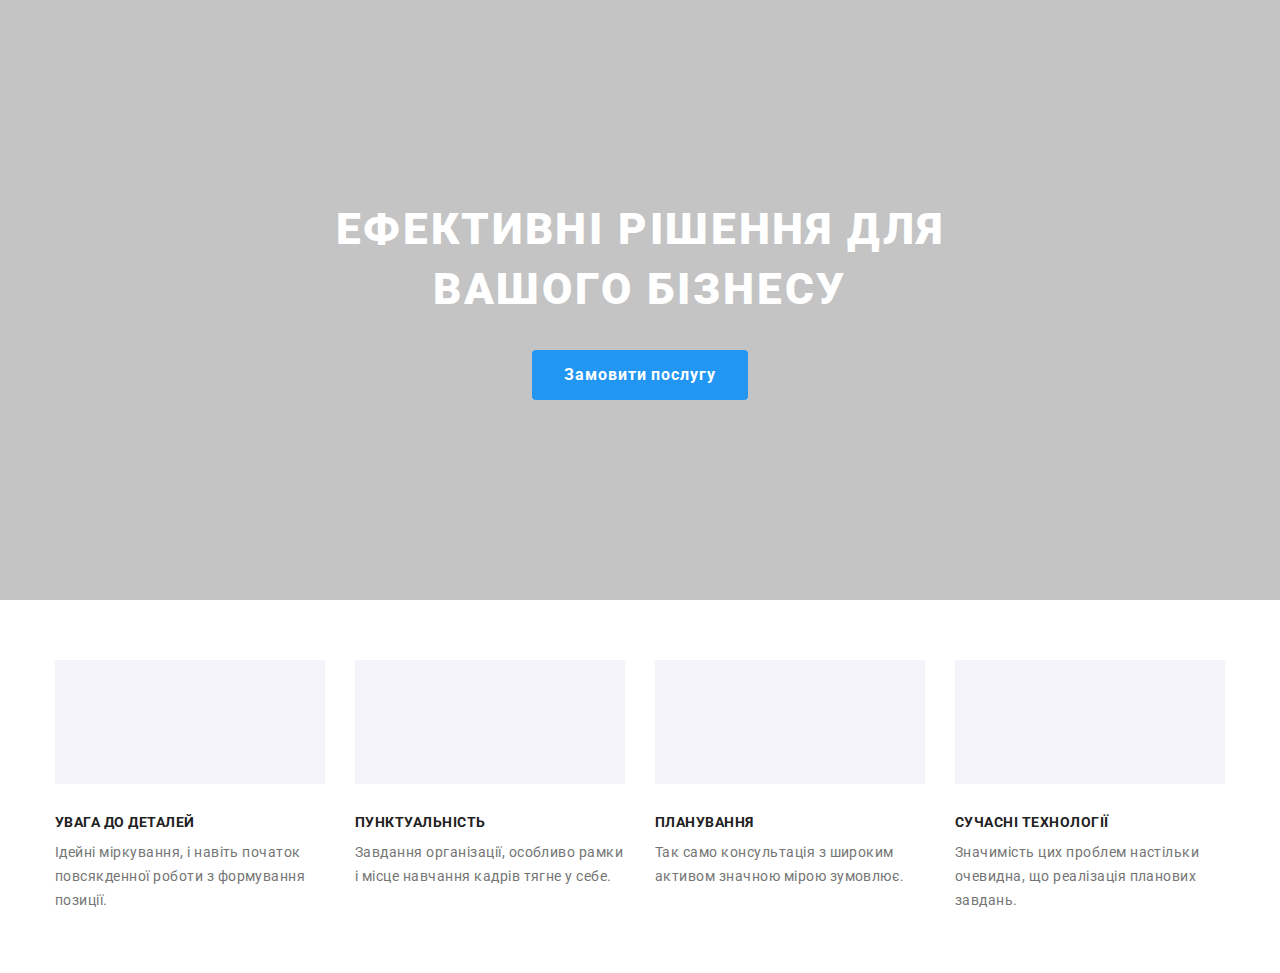
==== index.html @ 571b8817 "section hero and advantages" ====
<!DOCTYPE html>
<html lang="uk">
  <head>
    <meta charset="UTF-8" />
    <meta http-equiv="X-UA-Compatible" content="IE=edge" />
    <meta name="viewport" content="width=device-width, initial-scale=1.0" />

    <link rel="preconnect" href="https://fonts.googleapis.com" />
    <link rel="preconnect" href="https://fonts.gstatic.com" crossorigin />
    <link
      href="https://fonts.googleapis.com/css2?family=Raleway:wght@700&family=Roboto:wght@400;500;700;900&display=swap"
      rel="stylesheet"
    />

    <link rel="stylesheet" href="./css/main.min.css" />

    <title>WebStudio</title>
  </head>

  <body>
    <!-- <header>
      <div class="container header">
        <nav class="header-nav">
          <a class="logo header__logo" href="./index.html"
            ><span class="logo__span">Web</span>Studio</a
          >

          <ul class="header-nav__list">
            <li class="header-nav__item">
              <a class="header-link header-link--current-page" href="./index.html">Студія</a>
            </li>
            <li class="header-nav__item">
              <a class="header-link" href="./portfolio.html">Портфоліо</a>
            </li>
            <li class="header-nav__item"><a class="header-link" href="#">Контакти</a></li>
          </ul>
        </nav>

        <ul class="header-contacts">
          <li class="header-contacts__item">
            <a class="header-link header-link__header-contacts" href="mailto:info@devstudio.com">
              <svg class="header-contacts__icon" aria-hidden="true">
                <use href="./images/icons.svg#icon-envelope"></use>
              </svg>
              info@devstudio.com</a
            >
          </li>
          <li class="header-contacts__item">
            <a class="header-link header-link__header-contacts" href="tel:+380961111111">
              <svg
                class="header-contacts__icon header-contacts__icon--smartfone"
                aria-hidden="true"
              >
                <use href="./images/icons.svg#icon-smartphone"></use>
              </svg>
              +38 096 111 11 11</a
            >
          </li>
        </ul>
      </div>
    </header> -->

    <main>
      <!-- hero -->
      <section class="section hero">
        <div class="container">
          <h1 class="hero__title">Ефективні рішення для вашого бізнесу</h1>
          <button class="hero__button" type="button" data-modal-open>Замовити послугу</button>
        </div>
      </section>

      <!-- advantages -->
      <section class="section advantages">
        <div class="container">
          <h2 class="visually-hidden">Наші переваги</h2>

          <ul class="advantages-grid">
            <li class="advantages-grid__item">
              <div class="advantages__icon-container">
                <svg class="advantages__icon" aria-label="антена">
                  <use href="./images/icons.svg#icon-1-antenna"></use>
                </svg>
              </div>
              <h3 class="advantages__title">УВАГА ДО ДЕТАЛЕЙ</h3>
              <p class="advantages__text">
                Ідейні міркування, і навіть початок повсякденної роботи з формування позиції.
              </p>
            </li>

            <li class="advantages-grid__item">
              <div class="advantages__icon-container">
                <svg class="advantages__icon" aria-label="циферблат">
                  <use href="./images/icons.svg#icon-2-clock"></use>
                </svg>
              </div>
              <h3 class="advantages__title">ПУНКТУАЛЬНІСТЬ</h3>
              <p class="advantages__text">
                Завдання організації, особливо рамки і місце навчання кадрів тягне у себе.
              </p>
            </li>

            <li class="advantages-grid__item">
              <div class="advantages__icon-container">
                <svg class="advantages__icon" aria-label="діаграма">
                  <use href="./images/icons.svg#icon-3-diagram"></use>
                </svg>
              </div>
              <h3 class="advantages__title">ПЛАНУВАННЯ</h3>
              <p class="advantages__text">
                Так само консультація з широким активом значною мірою зумовлює.
              </p>
            </li>

            <li class="advantages-grid__item">
              <div class="advantages__icon-container">
                <svg class="advantages__icon" aria-label="астронавт">
                  <use href="./images/icons.svg#icon-4-astronaut"></use>
                </svg>
              </div>
              <h3 class="advantages__title">СУЧАСНІ ТЕХНОЛОГІЇ</h3>
              <p class="advantages__text">
                Значимість цих проблем настільки очевидна, що реалізація планових завдань.
              </p>
            </li>
          </ul>
        </div>
      </section>

      <!-- specialization -->
      <!-- <section class="section specialization">
        <div class="container">
          <h2 class="section__title">Чим ми займаємося</h2>

          <ul class="specialization-grid">
            <li class="specialization-grid__item">
              <div class="specialization__thumb">
                <img
                  src="./images/specialization/specialization-1.jpg"
                  alt="робота за комп'ютером"
                  width="370"
                  height="294"
                />
                <p class="specialization__caption">Десктопні додатки</p>
              </div>
            </li>

            <li class="specialization-grid__item">
              <div class="specialization__thumb">
                <img
                  src="./images/specialization/specialization-2.jpg"
                  alt="робота за комп'ютером"
                  width="370"
                  height="294"
                />
                <p class="specialization__caption">Мобільні додатки</p>
              </div>
            </li>

            <li class="specialization-grid__item">
              <div class="specialization__thumb">
                <img
                  src="./images/specialization/specialization-3.jpg"
                  alt="робота з кольором"
                  width="370"
                  height="294"
                />
                <p class="specialization__caption">Дизайнерські рішення</p>
              </div>
            </li>
          </ul>
        </div>
      </section> -->

      <!-- team -->
      <!-- <section class="section team">
        <div class="container">
          <h2 class="section__title">Наша команда</h2>

          <ul class="team-grid">
            <li class="team-grid__item">
              <img src="./images/team/team-1.jpg" alt="Ігор Демьяненко" width="270" height="260" />
              <h3 class="team__member-name">Ігор Демьяненко</h3>
              <p class="team__member-position">Product Designer</p>

              <ul class="socials">
                <li class="socials__item">
                  <a href="#" class="socials__link">
                    <svg class="socials__icon" aria-label="instagram">
                      <use href="./images/icons.svg#icon-1-instagram"></use>
                    </svg>
                  </a>
                </li>

                <li class="socials__item">
                  <a href="#" class="socials__link">
                    <svg class="socials__icon" aria-label="twitter">
                      <use href="./images/icons.svg#icon-2-twitter"></use>
                    </svg>
                  </a>
                </li>

                <li class="socials__item">
                  <a href="#" class="socials__link">
                    <svg class="socials__icon" aria-label="facebook">
                      <use href="./images/icons.svg#icon-3-facebook"></use>
                    </svg>
                  </a>
                </li>

                <li class="socials__item">
                  <a href="#" class="socials__link">
                    <svg class="socials__icon" aria-label="linkedin">
                      <use href="./images/icons.svg#icon-4-linkedin"></use>
                    </svg>
                  </a>
                </li>
              </ul>
            </li>

            <li class="team-grid__item">
              <img src="./images/team/team-2.jpg" alt="Ольга Репина" width="270" height="260" />
              <h3 class="team__member-name">Ольга Репина</h3>
              <p class="team__member-position">Frontend Developer</p>

              <ul class="socials">
                <li class="socials__item">
                  <a href="#" class="socials__link">
                    <svg class="socials__icon" aria-label="instagram">
                      <use href="./images/icons.svg#icon-1-instagram"></use>
                    </svg>
                  </a>
                </li>

                <li class="socials__item">
                  <a href="#" class="socials__link">
                    <svg class="socials__icon" aria-label="twitter">
                      <use href="./images/icons.svg#icon-2-twitter"></use>
                    </svg>
                  </a>
                </li>

                <li class="socials__item">
                  <a href="#" class="socials__link">
                    <svg class="socials__icon" aria-label="facebook">
                      <use href="./images/icons.svg#icon-3-facebook"></use>
                    </svg>
                  </a>
                </li>

                <li class="socials__item">
                  <a href="#" class="socials__link">
                    <svg class="socials__icon" aria-label="linkedin">
                      <use href="./images/icons.svg#icon-4-linkedin"></use>
                    </svg>
                  </a>
                </li>
              </ul>
            </li>

            <li class="team-grid__item">
              <img src="./images/team/team-3.jpg" alt="Микола Тарасов" width="270" height="260" />
              <h3 class="team__member-name">Микола Тарасов</h3>
              <p class="team__member-position">Marketing</p>

              <ul class="socials">
                <li class="socials__item">
                  <a href="#" class="socials__link">
                    <svg class="socials__icon" aria-label="instagram">
                      <use href="./images/icons.svg#icon-1-instagram"></use>
                    </svg>
                  </a>
                </li>

                <li class="socials__item">
                  <a href="#" class="socials__link">
                    <svg class="socials__icon" aria-label="twitter">
                      <use href="./images/icons.svg#icon-2-twitter"></use>
                    </svg>
                  </a>
                </li>

                <li class="socials__item">
                  <a href="#" class="socials__link">
                    <svg class="socials__icon" aria-label="facebook">
                      <use href="./images/icons.svg#icon-3-facebook"></use>
                    </svg>
                  </a>
                </li>

                <li class="socials__item">
                  <a href="#" class="socials__link">
                    <svg class="socials__icon" aria-label="linkedin">
                      <use href="./images/icons.svg#icon-4-linkedin"></use>
                    </svg>
                  </a>
                </li>
              </ul>
            </li>

            <li class="team-grid__item">
              <img src="./images/team/team-4.jpg" alt="Михайло Ермаков" width="270" height="260" />
              <h3 class="team__member-name">Михайло Ермаков</h3>
              <p class="team__member-position">UI Designer</p>

              <ul class="socials">
                <li class="socials__item">
                  <a href="#" class="socials__link">
                    <svg class="socials__icon" aria-label="instagram">
                      <use href="./images/icons.svg#icon-1-instagram"></use>
                    </svg>
                  </a>
                </li>

                <li class="socials__item">
                  <a href="#" class="socials__link">
                    <svg class="socials__icon" aria-label="twitter">
                      <use href="./images/icons.svg#icon-2-twitter"></use>
                    </svg>
                  </a>
                </li>

                <li class="socials__item">
                  <a href="#" class="socials__link">
                    <svg class="socials__icon" aria-label="facebook">
                      <use href="./images/icons.svg#icon-3-facebook"></use>
                    </svg>
                  </a>
                </li>

                <li class="socials__item">
                  <a href="#" class="socials__link">
                    <svg class="socials__icon" aria-label="linkedin">
                      <use href="./images/icons.svg#icon-4-linkedin"></use>
                    </svg>
                  </a>
                </li>
              </ul>
            </li>
          </ul>
        </div>
      </section> -->

      <!-- clients -->
      <!-- <section class="section clients">
        <div class="container">
          <h2 class="section__title">Постійні клієнти</h2>

          <ul class="clients-grid">
            <li class="clients-grid__item">
              <a href="#" class="clients__link">
                <svg class="clients__icon" aria-label="перехід на сайт компанії yaco">
                  <use href="./images/icons.svg#icon-1-yaco"></use>
                </svg>
              </a>
            </li>

            <li class="clients-grid__item">
              <a href="#" class="clients__link">
                <svg class="clients__icon" aria-label="перехід на сайт компанії TLH">
                  <use href="./images/icons.svg#icon-2-tlh"></use>
                </svg>
              </a>
            </li>

            <li class="clients-grid__item">
              <a href="#" class="clients__link">
                <svg class="clients__icon" aria-label="перехід на сайт компанії Company">
                  <use href="./images/icons.svg#icon-3-company"></use>
                </svg>
              </a>
            </li>

            <li class="clients-grid__item">
              <a href="#" class="clients__link">
                <svg class="clients__icon" aria-label="перехід на сайт компанії Foster Peter">
                  <use href="./images/icons.svg#icon-4-foster"></use>
                </svg>
              </a>
            </li>

            <li class="clients-grid__item">
              <a href="#" class="clients__link">
                <svg class="clients__icon" aria-label="перехід на сайт компанії Brand">
                  <use href="./images/icons.svg#icon-5-brand"></use>
                </svg>
              </a>
            </li>

            <li class="clients-grid__item">
              <a href="#" class="clients__link">
                <svg class="clients__icon" aria-label="перехід на сайт компанії Tag Line">
                  <use href="./images/icons.svg#icon-6-tlc"></use>
                </svg>
              </a>
            </li>
          </ul>
        </div>
      </section> -->
    </main>

    <!-- <footer class="footer">
      <div class="container footer-flex">
        <div class="footer-contacts__wrapper">
          <a class="logo footer__logo" href="./index.html"
            ><span class="logo__span">Web</span>Studio</a
          >

          <address class="footer-contacts">
            <ul class="footer-contacts__list">
              <li>
                <a
                  class="footer-contacts__link--address"
                  href="https://goo.gl/maps/piqngm7oDQpEDh6u6"
                  target="_blank"
                  rel="noopener nofollow noreferrer"
                  >м. Київ, пр-т Лесі Українки, 26</a
                >
              </li>

              <li class="footer-contacts__item">
                <a class="footer-contacts__link" href="mailto:info@example.com">info@example.com</a>
              </li>

              <li class="footer-contacts__item">
                <a class="footer-contacts__link" href="tel:+380991111111">+38 099 111 11 11</a>
              </li>
            </ul>
          </address>
        </div>

        <div>
          <p class="socials__text">приєднуйтесь</p>
          <ul class="socials">
            <li class="socials__item">
              <a href="#" class="socials__link socials__link--footer">
                <svg class="socials__icon socials__icon--footer" aria-label="instagram">
                  <use href="./images/icons.svg#icon-1-instagram"></use>
                </svg>
              </a>
            </li>

            <li class="socials__item">
              <a href="#" class="socials__link socials__link--footer">
                <svg class="socials__icon socials__icon--footer" aria-label="twitter">
                  <use href="./images/icons.svg#icon-2-twitter"></use>
                </svg>
              </a>
            </li>

            <li class="socials__item">
              <a href="#" class="socials__link socials__link--footer">
                <svg class="socials__icon socials__icon--footer" aria-label="facebook">
                  <use href="./images/icons.svg#icon-3-facebook"></use>
                </svg>
              </a>
            </li>

            <li class="socials__item">
              <a href="#" class="socials__link socials__link--footer">
                <svg class="socials__icon socials__icon--footer" aria-label="linkedin">
                  <use href="./images/icons.svg#icon-4-linkedin"></use>
                </svg>
              </a>
            </li>
          </ul>
        </div>

        <form name="signup-form" class="signup-form">
          <p class="signup-form__caption">Підпишіться на розсилку</p>
          <label>
            <input class="signup-form__input" type="email" name="email" placeholder="E-mail" />
          </label>
          <button class="signup-form__button" type="submit">
            Підписатися
            <svg class="signup-form__button-svg" width="24" height="24">
              <use href="./images/icons.svg#icon-send"></use>
            </svg>
          </button>
        </form>
      </div>
    </footer> -->

    <!-- <div class="backdrop is-hidden" data-modal>
      <div class="modal">
        <button class="modal__button-close" type="button" data-modal-close>
          <svg class="modal__button-close-icon" width="11" height="11">
            <use href="./images/icons.svg#icon-close"></use>
          </svg>
        </button>

        <form class="callback-form">
          <h2 class="callback-form__title">Залиште свої дані, ми вам зателефонуємо</h2>

          <label class="callback-form__input-label" for="name">Ім'я</label>
          <div class="callback-form__input-wrapper">
            <input class="callback-form__input" type="text" name="name" id="name" />
            <svg class="callback-form__input-icon" aria-hidden="true">
              <use href="./images/icons.svg#icon-person"></use>
            </svg>
          </div>

          <label class="callback-form__input-label" for="tel">Телефон</label>
          <div class="callback-form__input-wrapper">
            <input class="callback-form__input" type="tel" name="tel" id="tel" />
            <svg class="callback-form__input-icon" aria-hidden="true">
              <use href="./images/icons.svg#icon-phone"></use>
            </svg>
          </div>

          <label class="callback-form__input-label" for="email">Пошта</label>
          <div class="callback-form__input-wrapper">
            <input class="callback-form__input" type="email" name="email" id="email" />
            <svg class="callback-form__input-icon" aria-hidden="true">
              <use href="./images/icons.svg#icon-email"></use>
            </svg>
          </div>

          <label class="callback-form__input-label" for="comment">Коментар</label>
          <textarea
            class="callback-form__input callback-form__input--textarea-comment"
            name="comment"
            id="comment"
            placeholder="Введіть текст"
          ></textarea>

          <label class="callback-form__user-consent-label">
            <input class="callback-form__input-checkbox" type="checkbox" name="user-consent" />
            <svg class="callback-form__icon-check">
              <use href="./images/icons.svg#icon-check"></use>
            </svg>
            <span>Погоджуюся з розсилкою та приймаю &#160;</span>
            <a class="callback-form__agreement-link" href="">Умови договору</a>
          </label>

          <button type="submit" class="callback-form__button-submit">Відправити</button>
        </form>
      </div>
    </div> -->

    <script src="./js/modal.js"></script>
  </body>
</html>
---- css/main.min.css ----
.visually-hidden{position:absolute;width:1px;height:1px;margin:-1px;border:0;padding:0;white-space:nowrap;-webkit-clip-path:inset(100%);clip-path:inset(100%);clip:rect(0 0 0 0);overflow:hidden}/*! modern-normalize v1.1.0 | MIT License | https://github.com/sindresorhus/modern-normalize */*,::before,::after{-webkit-box-sizing:border-box;box-sizing:border-box}html{line-height:1.15;-webkit-text-size-adjust:100%;-moz-tab-size:4;-o-tab-size:4;tab-size:4}body{margin:0;font-family:system-ui,-apple-system,"Segoe UI",Roboto,Helvetica,Arial,sans-serif,"Apple Color Emoji","Segoe UI Emoji"}hr{height:0;color:inherit}abbr[title]{-webkit-text-decoration:underline dotted;text-decoration:underline dotted}b,strong{font-weight:bolder}code,kbd,samp,pre{font-family:ui-monospace,SFMono-Regular,Consolas,"Liberation Mono",Menlo,monospace;font-size:1em}small{font-size:80%}sub,sup{font-size:75%;line-height:0;position:relative;vertical-align:baseline}sub{bottom:-0.25em}sup{top:-0.5em}table{text-indent:0;border-color:inherit}button,input,optgroup,select,textarea{font-family:inherit;font-size:100%;line-height:1.15;margin:0}button,select{text-transform:none}button,[type=button],[type=reset],[type=submit]{-webkit-appearance:button}::-moz-focus-inner{border-style:none;padding:0}:-moz-focusring{outline:1px dotted ButtonText}:-moz-ui-invalid{box-shadow:none}legend{padding:0}progress{vertical-align:baseline}::-webkit-inner-spin-button,::-webkit-outer-spin-button{height:auto}[type=search]{-webkit-appearance:textfield;outline-offset:-2px}::-webkit-search-decoration{-webkit-appearance:none}::-webkit-file-upload-button{-webkit-appearance:button;font:inherit}summary{display:list-item}html{-webkit-box-sizing:border-box;box-sizing:border-box}*,*::after,*::before{-webkit-box-sizing:inherit;box-sizing:inherit}h1,h2,h3,h4,h5,h6,p{margin-top:0}ul{list-style:none;padding-left:0;margin:0}a{text-decoration:none;color:inherit}img{display:block;max-width:100%;height:auto}address{font-style:normal}body{font-family:"Roboto",sans-serif;font-size:16px;font-weight:400;line-height:1.17;letter-spacing:.03em;color:#212121;background-color:#fff}.container{margin:0 auto;padding:0 15px}@media screen and (min-width: 480px){.container{width:480px}}@media screen and (min-width: 768px){.container{width:768px}}@media screen and (min-width: 1200px){.container{width:1200px}}@media screen and (max-width: 320){.container{overflow:auto}}.section{padding-top:60px;padding-bottom:60px}@media screen and (min-width: 1600px){.section{padding-top:94px;padding-bottom:94px}}.section__title{font-size:36px;font-weight:700;letter-spacing:.03em;text-align:center;margin-bottom:50px}.backdrop{position:fixed;top:0;left:0;width:100%;height:100%;background-color:rgba(0,0,0,.2);opacity:1;-webkit-transform:scale(1);transform:scale(1);-webkit-transition:opacity 250ms cubic-bezier(0.4, 0, 0.2, 1),visibility 250ms cubic-bezier(0.4, 0, 0.2, 1),-webkit-transform 250ms cubic-bezier(0.4, 0, 0.2, 1);transition:opacity 250ms cubic-bezier(0.4, 0, 0.2, 1),visibility 250ms cubic-bezier(0.4, 0, 0.2, 1),-webkit-transform 250ms cubic-bezier(0.4, 0, 0.2, 1);transition:opacity 250ms cubic-bezier(0.4, 0, 0.2, 1),visibility 250ms cubic-bezier(0.4, 0, 0.2, 1),transform 250ms cubic-bezier(0.4, 0, 0.2, 1);transition:opacity 250ms cubic-bezier(0.4, 0, 0.2, 1),visibility 250ms cubic-bezier(0.4, 0, 0.2, 1),transform 250ms cubic-bezier(0.4, 0, 0.2, 1),-webkit-transform 250ms cubic-bezier(0.4, 0, 0.2, 1)}.backdrop.is-hidden{opacity:0;visibility:hidden;pointer-events:none;-webkit-transform:scale(0.9);transform:scale(0.9)}.modal{position:absolute;top:50%;left:50%;-webkit-transform:translate(-50%, -50%);transform:translate(-50%, -50%);height:581px;width:528px;border:1px solid rgba(0,0,0,.1);border-radius:4px;background-color:#fff}.modal__button-close{position:absolute;top:8px;right:8px;width:30px;height:30px;border:1px solid rgba(0,0,0,.1);border-radius:15px;background-color:rgba(0,0,0,0);cursor:pointer}.modal__button-close-icon{fill:#000}.modal__button-close:hover .modal__button-close-icon,.modal__button-close:focus .modal__button-close-icon{fill:#2196f3}.callback-form{padding:40px 39px 40px 41px}.callback-form__title{font-size:20px;font-weight:700;line-height:1.15;letter-spacing:.03em;text-align:center;margin-bottom:12px}.callback-form__input-label{display:block;margin-bottom:4px;font-size:12px;letter-spacing:.01em;color:#757575}.callback-form__input-wrapper{position:relative;margin-bottom:10px}.callback-form__input{display:block;height:40px;width:100%;border:1px solid rgba(33,33,33,.2);border-radius:4px;padding-left:42px;-webkit-transition:border-color 250ms cubic-bezier(0.4, 0, 0.2, 1);transition:border-color 250ms cubic-bezier(0.4, 0, 0.2, 1)}.callback-form__input:focus{border:1px solid #2196f3;outline:0}.callback-form__input:focus+.callback-form__input-icon{fill:#2196f3}.callback-form__input--textarea-comment{height:120px;width:100%;resize:none;padding:12px 16px;font-size:12px;letter-spacing:.01em;margin-bottom:20px}.callback-form__input-icon{position:absolute;top:50%;left:12px;width:18px;height:18px;-webkit-transform:translateY(-50%);transform:translateY(-50%);-webkit-transition:fill 250ms cubic-bezier(0.4, 0, 0.2, 1);transition:fill 250ms cubic-bezier(0.4, 0, 0.2, 1)}.callback-form__input-checkbox{position:absolute;width:1px;height:1px;margin:-1px;border:0;padding:0;white-space:nowrap;-webkit-clip-path:inset(100%);clip-path:inset(100%);clip:rect(0 0 0 0);overflow:hidden}.callback-form__user-consent-label{display:-webkit-box;display:-ms-flexbox;display:flex;-webkit-box-align:center;-ms-flex-align:center;align-items:center;-webkit-box-pack:center;-ms-flex-pack:center;justify-content:center;margin-bottom:30px;font-size:14px;line-height:1.71;letter-spacing:.03em}.callback-form__icon-check{display:inline-block;width:16px;height:15px;margin-right:7px;border-radius:2px;border:2px solid #212121;fill:rgba(0,0,0,0);-webkit-transition:background-color 250ms cubic-bezier(0.4, 0, 0.2, 1);transition:background-color 250ms cubic-bezier(0.4, 0, 0.2, 1)}.callback-form__input-checkbox:checked+.callback-form__icon-check{background-color:#2196f3;fill:#fff;border:0px}.callback-form__agreement-link{text-decoration:underline;color:#2196f3}.callback-form__button-submit{display:block;margin-left:auto;margin-right:auto;width:200px;height:50px;background:#2196f3;-webkit-box-shadow:0px 4px 4px rgba(0,0,0,.15);box-shadow:0px 4px 4px rgba(0,0,0,.15);border-radius:4px;border-width:0;color:#fff;font-weight:700;line-height:1.88;letter-spacing:.06em;cursor:pointer;-webkit-transition:background-color 250ms cubic-bezier(0.4, 0, 0.2, 1);transition:background-color 250ms cubic-bezier(0.4, 0, 0.2, 1)}.callback-form__button-submit:hover,.callback-form__button-submit:focus{background:#188ce8}.logo{font-family:"Raleway",sans-serif;font-weight:700;font-size:26px;letter-spacing:.03em}.logo__span{color:#2196f3}.header__logo{color:#000;margin-right:93px}.footer__logo{color:#fff}.socials{display:-webkit-box;display:-ms-flexbox;display:flex;-webkit-box-align:center;-ms-flex-align:center;align-items:center;-webkit-box-pack:center;-ms-flex-pack:center;justify-content:center;padding-bottom:30px}.socials__text{text-transform:uppercase;color:#fff;font-size:14px;font-weight:700;letter-spacing:.03em;margin-bottom:20px}.socials__item{width:44px;height:44px}.socials__item:not(:last-child){margin-right:10px}.socials__link{width:100%;height:100%;display:-webkit-box;display:-ms-flexbox;display:flex;-webkit-box-align:center;-ms-flex-align:center;align-items:center;-webkit-box-pack:center;-ms-flex-pack:center;justify-content:center;border-radius:50%;background-color:inherit;-webkit-transition-property:background-color;transition-property:background-color;-webkit-transition-duration:250ms;transition-duration:250ms;-webkit-transition-timing-function:cubic-bezier(0.4, 0, 0.2, 1);transition-timing-function:cubic-bezier(0.4, 0, 0.2, 1)}.socials__link:hover,.socials__link:focus{background-color:#2196f3}.socials__icon{width:44px;height:44px;fill:#afb1b8;-webkit-transition-property:fill;transition-property:fill;-webkit-transition-duration:250ms;transition-duration:250ms;-webkit-transition-timing-function:cubic-bezier(0.4, 0, 0.2, 1);transition-timing-function:cubic-bezier(0.4, 0, 0.2, 1)}.socials__link:hover .socials__icon,.socials__link:focus .socials__icon{fill:#fff}.socials__link--footer{background-color:rgba(255,255,255,.1)}.socials__icon--footer{fill:#fff}.header{display:-webkit-box;display:-ms-flexbox;display:flex;border-bottom:1px solid #ececec}.header-link{color:#212121;display:-webkit-box;display:-ms-flexbox;display:flex;-webkit-box-align:center;-ms-flex-align:center;align-items:center;padding-top:32px;padding-bottom:32px;font-size:14px;font-weight:500;letter-spacing:.02em;-webkit-transition-property:color;transition-property:color;-webkit-transition-duration:250ms;transition-duration:250ms;-webkit-transition-timing-function:cubic-bezier(0.4, 0, 0.2, 1);transition-timing-function:cubic-bezier(0.4, 0, 0.2, 1)}.header-link:hover,.header-link:focus{color:#2196f3}.header-link--current-page{position:relative;color:#2196f3}.header-link--current-page::after{content:"";width:100%;height:4px;border-radius:2px;background-color:#2196f3;position:absolute;bottom:0;left:0}.header-link__header-contacts{color:#757575}.header-link__header-contacts:hover .header-contacts__icon,.header-link__header-contacts:focus .header-contacts__icon{fill:#2196f3}.header-nav{display:-webkit-box;display:-ms-flexbox;display:flex;-webkit-box-align:center;-ms-flex-align:center;align-items:center}.header-nav__list{display:-webkit-box;display:-ms-flexbox;display:flex}.header-nav__list .header-nav__item+.header-nav__item{margin-left:50px}.header-contacts{display:-webkit-box;display:-ms-flexbox;display:flex;margin-left:auto}.header-contacts__item:not(:last-child){margin-right:50px}.header-contacts__icon{width:16px;height:12px;margin-right:10px;fill:#757575}.header-contacts__icon--smartfone{width:10px;height:16px}.hero{background-color:#c4c4c4;text-align:center;padding:118px 0;min-width:320px}@media screen and (min-width: 1200px){.hero{padding:200px 0}}.hero__title{font-weight:900;font-size:26px;line-height:1.62;letter-spacing:.06em;text-align:center;text-transform:uppercase;color:#fff;width:360px;margin:0 auto;margin-bottom:30px}@media screen and (min-width: 1200px){.hero__title{font-size:44px;line-height:1.36;width:696px}}.hero__button{border-radius:4px;border-style:none;background-color:#2196f3;color:#fff;font-weight:700;line-height:1.88;letter-spacing:.06em;text-align:center;padding-top:10px;padding-bottom:10px;width:200px;cursor:pointer;-webkit-transition:background-color 250ms cubic-bezier(0.4, 0, 0.2, 1);transition:background-color 250ms cubic-bezier(0.4, 0, 0.2, 1)}@media screen and (min-width: 1200px){.hero__button{width:216px}}.hero__button:hover,.hero__button:focus{background-color:#188ce8}.advantages__title{font-size:14px;font-weight:700;text-align:center;text-transform:uppercase;margin-top:30px;margin-bottom:10px}@media screen and (min-width: 768px){.advantages__title{text-align:left}}.advantages__icon-container{padding-top:25px;padding-bottom:25px;background-color:#f5f4fa;text-align:center}.advantages__icon{width:70px;height:70px;fill:#212121}.advantages__text{font-size:14px;line-height:1.71;color:#757575;margin:0}.advantages-grid{margin:-15px;display:block}@media screen and (min-width: 768px){.advantages-grid{display:-webkit-box;display:-ms-flexbox;display:flex;-ms-flex-wrap:wrap;flex-wrap:wrap}}.advantages-grid__item{margin:15px}@media screen and (min-width: 768px){.advantages-grid__item{width:calc((100% - 60px)/2)}}@media screen and (min-width: 1200px){.advantages-grid__item{width:calc((100% - 120px)/4)}}.specialization{padding-top:0}.specialization__thumb{position:relative}.specialization__caption{position:absolute;bottom:0;left:0;width:100%;padding-top:27px;padding-bottom:27px;margin-bottom:0;text-transform:uppercase;color:#fff;background-color:rgba(47,48,58,.8);font-size:14px;font-weight:700;letter-spacing:.03em;text-align:center}.specialization-grid{display:-webkit-box;display:-ms-flexbox;display:flex}.specialization-grid__item:not(:last-child){margin-right:30px}.team{background-color:#f5f4fa}.team__member-name{font-weight:500;letter-spacing:.03em;text-align:center;padding-top:30px;margin-bottom:10px}.team__member-position{letter-spacing:.03em;text-align:center;color:#757575;margin-bottom:16px}.team-grid{display:-webkit-box;display:-ms-flexbox;display:flex}.team-grid__item{background-color:#fff;-webkit-box-shadow:0px 1px 3px rgba(0,0,0,.12),0px 1px 1px rgba(0,0,0,.14),0px 2px 1px rgba(0,0,0,.2);box-shadow:0px 1px 3px rgba(0,0,0,.12),0px 1px 1px rgba(0,0,0,.14),0px 2px 1px rgba(0,0,0,.2);border-radius:0px 0px 4px 4px}.team-grid__item:not(:last-child){margin-right:30px}.clients__link{width:100%;height:100%;display:-webkit-box;display:-ms-flexbox;display:flex;-webkit-box-align:center;-ms-flex-align:center;align-items:center;-webkit-box-pack:center;-ms-flex-pack:center;justify-content:center;border:1px solid #afb1b8;border-radius:4px;-webkit-transition-property:border-color;transition-property:border-color;-webkit-transition-duration:250ms;transition-duration:250ms;-webkit-transition-timing-function:cubic-bezier(0.4, 0, 0.2, 1);transition-timing-function:cubic-bezier(0.4, 0, 0.2, 1)}.clients__link:hover,.clients__link:focus{border-color:#2196f3}.clients__icon{width:106px;height:60px;fill:#afb1b8;-webkit-transition-property:fill;transition-property:fill;-webkit-transition-duration:250ms;transition-duration:250ms;-webkit-transition-timing-function:cubic-bezier(0.4, 0, 0.2, 1);transition-timing-function:cubic-bezier(0.4, 0, 0.2, 1)}.clients__link:hover .clients__icon,.clients__link:focus .clients__icon{fill:#2196f3}.clients-grid{display:-webkit-box;display:-ms-flexbox;display:flex;-webkit-box-pack:justify;-ms-flex-pack:justify;justify-content:space-between}.clients-grid__item{width:170px;height:92px}.btn{border-radius:4px;background-color:#f5f4fa;font-weight:500;line-height:1.63;letter-spacing:.03em;text-align:center;cursor:pointer;border-style:none;padding:6px 22px;-webkit-transition:color 250ms cubic-bezier(0.4, 0, 0.2, 1),background-color 250ms cubic-bezier(0.4, 0, 0.2, 1),-webkit-box-shadow 250ms cubic-bezier(0.4, 0, 0.2, 1);transition:color 250ms cubic-bezier(0.4, 0, 0.2, 1),background-color 250ms cubic-bezier(0.4, 0, 0.2, 1),-webkit-box-shadow 250ms cubic-bezier(0.4, 0, 0.2, 1);transition:color 250ms cubic-bezier(0.4, 0, 0.2, 1),background-color 250ms cubic-bezier(0.4, 0, 0.2, 1),box-shadow 250ms cubic-bezier(0.4, 0, 0.2, 1);transition:color 250ms cubic-bezier(0.4, 0, 0.2, 1),background-color 250ms cubic-bezier(0.4, 0, 0.2, 1),box-shadow 250ms cubic-bezier(0.4, 0, 0.2, 1),-webkit-box-shadow 250ms cubic-bezier(0.4, 0, 0.2, 1)}.btn__start{color:#fff;background-color:#2196f3}.btn:hover,.btn:focus{color:#fff;background-color:#2196f3;-webkit-box-shadow:0px 3px 1px rgba(0,0,0,.1),0px 1px 2px rgba(0,0,0,.08),0px 2px 2px rgba(0,0,0,.12);box-shadow:0px 3px 1px rgba(0,0,0,.1),0px 1px 2px rgba(0,0,0,.08),0px 2px 2px rgba(0,0,0,.12)}.btn-grid{display:-webkit-box;display:-ms-flexbox;display:flex;-webkit-box-pack:center;-ms-flex-pack:center;justify-content:center;margin-bottom:50px}.btn-grid__item:not(:last-child){margin-right:8px}.case__link{display:block;-webkit-transition-property:-webkit-box-shadow;transition-property:-webkit-box-shadow;transition-property:box-shadow;transition-property:box-shadow, -webkit-box-shadow;-webkit-transition-duration:250ms;transition-duration:250ms;-webkit-transition-timing-function:cubic-bezier(0.4, 0, 0.2, 1);transition-timing-function:cubic-bezier(0.4, 0, 0.2, 1)}.case__link:hover,.case__link:focus{-webkit-box-shadow:0px 1px 1px rgba(0,0,0,.12),0px 4px 4px rgba(0,0,0,.06),1px 4px 6px rgba(0,0,0,.16);box-shadow:0px 1px 1px rgba(0,0,0,.12),0px 4px 4px rgba(0,0,0,.06),1px 4px 6px rgba(0,0,0,.16)}.case__title{font-size:18px;font-weight:700;line-height:2;letter-spacing:.06em;padding-top:20px;padding-left:24px;margin-bottom:4px}.case__category{line-height:1.88;letter-spacing:.03em;color:#757575;padding-bottom:20px;padding-left:24px;margin-bottom:0}.case__thumb{position:relative;overflow:hidden}.case__description{background-color:rgba(33,150,243,.9);position:absolute;-webkit-transition:-webkit-transform 250ms cubic-bezier(0.4, 0, 0.2, 1);transition:-webkit-transform 250ms cubic-bezier(0.4, 0, 0.2, 1);transition:transform 250ms cubic-bezier(0.4, 0, 0.2, 1);transition:transform 250ms cubic-bezier(0.4, 0, 0.2, 1), -webkit-transform 250ms cubic-bezier(0.4, 0, 0.2, 1)}.case__description-text{font-size:18px;line-height:1.55;color:#fff;letter-spacing:.03em;padding:63px 24px;margin-bottom:0}.case__link:hover .case__description,.case__link:focus .case__description{-webkit-transform:translatey(-100%);transform:translatey(-100%)}.cases-grid{display:-webkit-box;display:-ms-flexbox;display:flex;-ms-flex-wrap:wrap;flex-wrap:wrap}.cases-grid__item{width:calc((100% - 60px)/3);border:1px solid #eee;border-radius:0px}.cases-grid__item:not(:nth-child(3n)){margin-right:30px}.cases-grid__item:not(:nth-last-child(-n+3)){margin-bottom:30px}.footer{background-color:#2f303a;padding:60px 0}.footer-flex{display:-webkit-box;display:-ms-flexbox;display:flex;-webkit-box-align:baseline;-ms-flex-align:baseline;align-items:baseline;-webkit-box-pack:justify;-ms-flex-pack:justify;justify-content:space-between}.footer-contacts{margin-top:20px}.footer-contacts__wrapper{margin-right:70px}.footer-contacts__list{font-size:14px;line-height:1.71;letter-spacing:.03em}.footer-contacts__item{margin-top:9px}.footer-contacts__link{color:rgba(255,255,255,.6);-webkit-transition-property:color;transition-property:color;-webkit-transition-duration:250ms;transition-duration:250ms;-webkit-transition-timing-function:cubic-bezier(0.4, 0, 0.2, 1);transition-timing-function:cubic-bezier(0.4, 0, 0.2, 1)}.footer-contacts__link--address{color:#fff}.footer-contacts__link:hover,.footer-contacts__link:focus{color:#2196f3}.signup-form{margin-left:94px}.signup-form__caption{text-transform:uppercase;color:#fff;font-size:14px;font-weight:700;letter-spacing:.03em;margin-bottom:20px}.signup-form__input{width:358px;height:50px;background-color:rgba(0,0,0,0);-webkit-box-shadow:0px 4px 4px 0px rgba(0,0,0,.15);box-shadow:0px 4px 4px 0px rgba(0,0,0,.15);border:1px solid rgba(255,255,255,.3);border-radius:4px;line-height:1.25;letter-spacing:.03em;color:#fff;padding:15px 16px}.signup-form__button{display:-webkit-inline-box;display:-ms-inline-flexbox;display:inline-flex;-webkit-box-align:center;-ms-flex-align:center;align-items:center;-webkit-box-pack:justify;-ms-flex-pack:justify;justify-content:space-between;margin-left:15px;width:200px;height:50px;text-align:center;padding:10px 28px;background:#2196f3;-webkit-box-shadow:0px 4px 4px rgba(0,0,0,.15);box-shadow:0px 4px 4px rgba(0,0,0,.15);border-radius:4px;border:none;font-weight:700;line-height:1.88;letter-spacing:.06em;color:#fff;-webkit-transition:background-color 250ms cubic-bezier(0.4, 0, 0.2, 1);transition:background-color 250ms cubic-bezier(0.4, 0, 0.2, 1)}.signup-form__button:hover,.signup-form__button:focus{background:#188ce8}.signup-form__button-svg{fill:#fff}/*# sourceMappingURL=main.min.css.map */
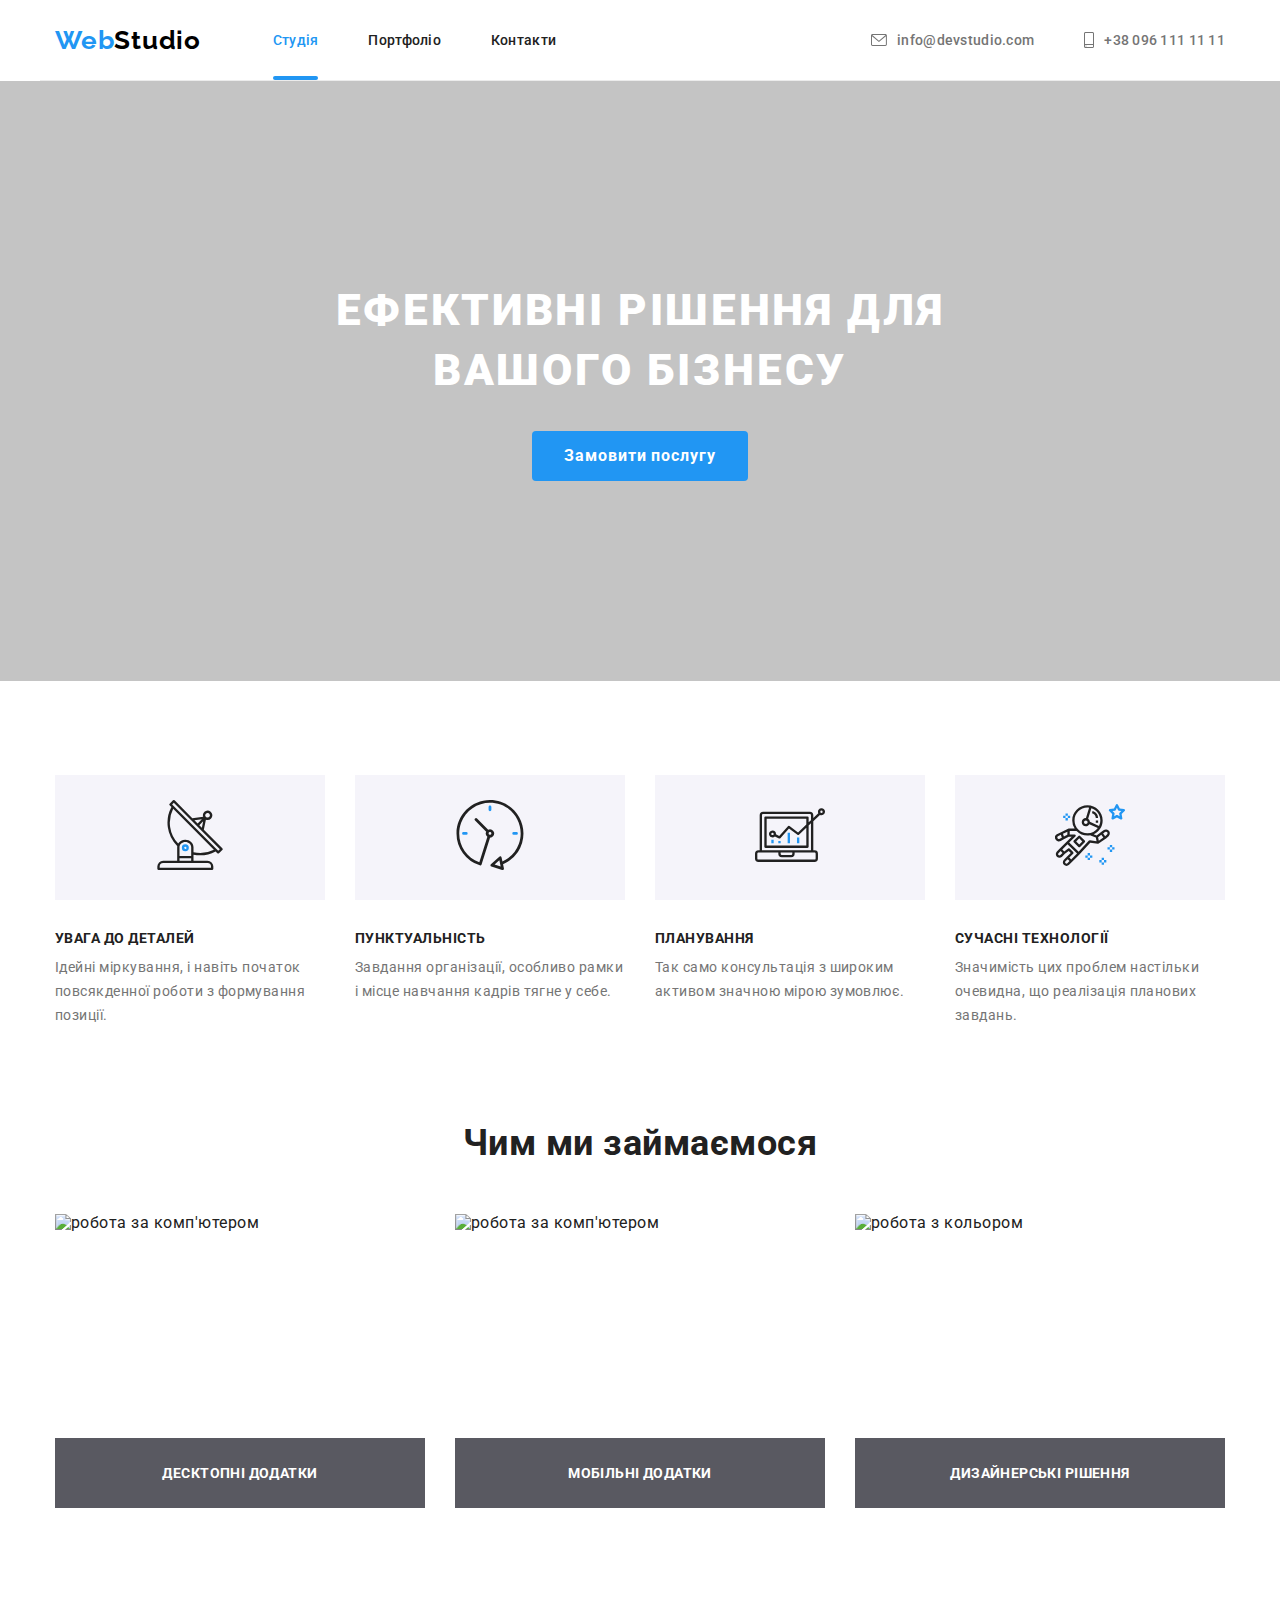
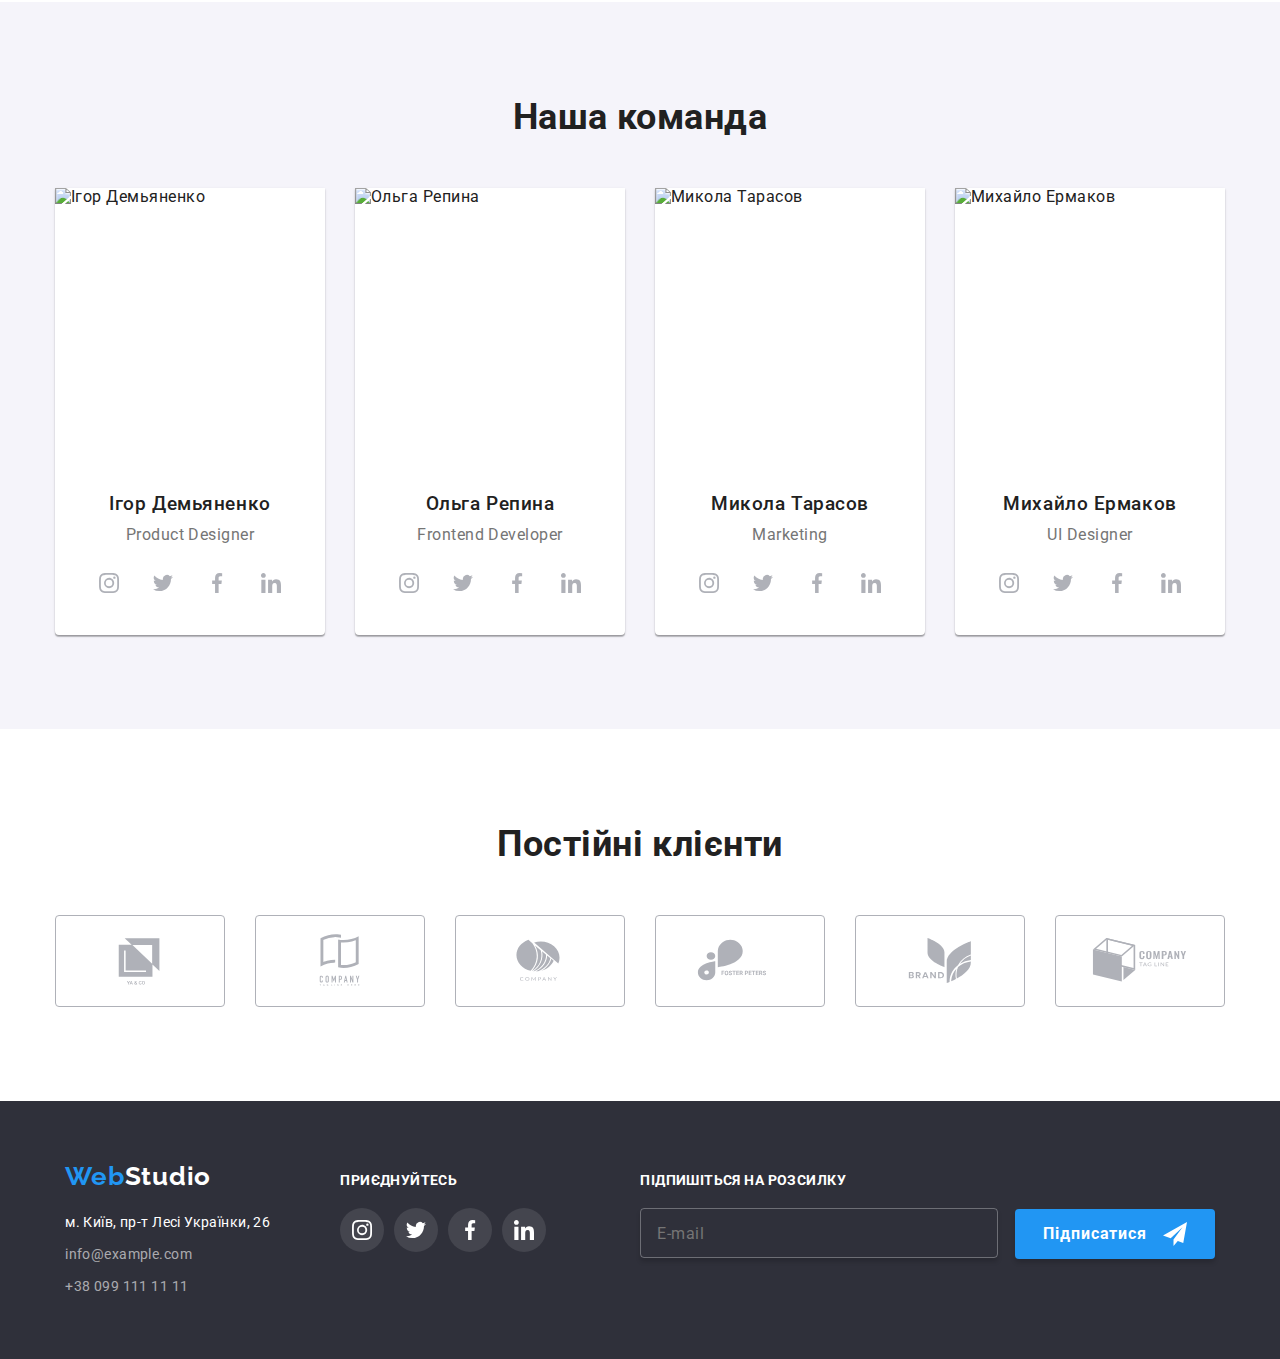
==== commit 99359750: "add mobile menu" ====
--- a/index.html
+++ b/index.html
@@ -18,47 +18,70 @@
   </head>
 
   <body>
-    <!-- <header>
+    <header>
       <div class="container header">
-        <nav class="header-nav">
-          <a class="logo header__logo" href="./index.html"
-            ><span class="logo__span">Web</span>Studio</a
-          >
-
-          <ul class="header-nav__list">
-            <li class="header-nav__item">
-              <a class="header-link header-link--current-page" href="./index.html">Студія</a>
-            </li>
-            <li class="header-nav__item">
-              <a class="header-link" href="./portfolio.html">Портфоліо</a>
-            </li>
-            <li class="header-nav__item"><a class="header-link" href="#">Контакти</a></li>
+        <a class="logo header__logo" href="./index.html"
+          ><span class="logo__span">Web</span>Studio</a
+        >
+
+        <div class="menu-container" id="menu-container" data-menu>
+          <nav class="header-nav">
+            <ul class="header-nav__list">
+              <li class="header-nav__item">
+                <a class="header-link header-link--current-page" href="./index.html">Студія</a>
+              </li>
+              <li class="header-nav__item">
+                <a class="header-link" href="./portfolio.html">Портфоліо</a>
+              </li>
+              <li class="header-nav__item"><a class="header-link" href="#">Контакти</a></li>
+            </ul>
+          </nav>
+
+          <ul class="header-contacts">
+            <li class="header-contacts__item">
+              <a class="header-link header-link__header-contacts" href="mailto:info@devstudio.com">
+                <svg class="header-contacts__icon" aria-hidden="true">
+                  <use href="./images/icons.svg#icon-envelope"></use>
+                </svg>
+                info@devstudio.com</a
+              >
+            </li>
+            <li class="header-contacts__item">
+              <a class="header-link header-link__header-contacts" href="tel:+380961111111">
+                <svg
+                  class="header-contacts__icon header-contacts__icon--smartfone"
+                  aria-hidden="true"
+                >
+                  <use href="./images/icons.svg#icon-smartphone"></use>
+                </svg>
+                +38 096 111 11 11</a
+              >
+            </li>
           </ul>
-        </nav>
-
-        <ul class="header-contacts">
-          <li class="header-contacts__item">
-            <a class="header-link header-link__header-contacts" href="mailto:info@devstudio.com">
-              <svg class="header-contacts__icon" aria-hidden="true">
-                <use href="./images/icons.svg#icon-envelope"></use>
-              </svg>
-              info@devstudio.com</a
-            >
-          </li>
-          <li class="header-contacts__item">
-            <a class="header-link header-link__header-contacts" href="tel:+380961111111">
-              <svg
-                class="header-contacts__icon header-contacts__icon--smartfone"
-                aria-hidden="true"
-              >
-                <use href="./images/icons.svg#icon-smartphone"></use>
-              </svg>
-              +38 096 111 11 11</a
-            >
-          </li>
-        </ul>
+
+          <div class="header-socials">
+            <a class="header-socials__link" href="https://www.instagram.com/">Instagram</a>
+            <a class="header-socials__link" href="https://twitter.com/">Twitter</a>
+            <a class="header-socials__link" href="https://www.facebook.com/">Facebook</a>
+            <a class="header-socials__link" href="https://www.linkedin.com/">LinkedIn</a>
+          </div>
+        </div>
+
+        <button
+          type="button"
+          class="menu-button"
+          aria-label="перемикач мобільного меню"
+          aria-controls="menu-container"
+          aria-expanded="false"
+          data-menu-button
+        >
+          <svg width="40" height="40">
+            <use class="icon-menu" href="./images/icons.svg#icon-menu"></use>
+            <use class="icon-cross" href="./images/icons.svg#icon-cross"></use>
+          </svg>
+        </button>
       </div>
-    </header> -->
+    </header>
 
     <main>
       <!-- hero -->
@@ -127,7 +150,7 @@
       </section>
 
       <!-- specialization -->
-      <!-- <section class="section specialization">
+      <section class="section specialization">
         <div class="container">
           <h2 class="section__title">Чим ми займаємося</h2>
 
@@ -169,16 +192,16 @@
             </li>
           </ul>
         </div>
-      </section> -->
+      </section>
 
       <!-- team -->
-      <!-- <section class="section team">
+      <section class="section team">
         <div class="container">
           <h2 class="section__title">Наша команда</h2>
 
           <ul class="team-grid">
             <li class="team-grid__item">
-              <img src="./images/team/team-1.jpg" alt="Ігор Демьяненко" width="270" height="260" />
+              <img src="./images/team/team-1.jpg" alt="Ігор Демьяненко" width="450" height="460" />
               <h3 class="team__member-name">Ігор Демьяненко</h3>
               <p class="team__member-position">Product Designer</p>
 
@@ -218,7 +241,7 @@
             </li>
 
             <li class="team-grid__item">
-              <img src="./images/team/team-2.jpg" alt="Ольга Репина" width="270" height="260" />
+              <img src="./images/team/team-2.jpg" alt="Ольга Репина" width="450" height="460" />
               <h3 class="team__member-name">Ольга Репина</h3>
               <p class="team__member-position">Frontend Developer</p>
 
@@ -258,7 +281,7 @@
             </li>
 
             <li class="team-grid__item">
-              <img src="./images/team/team-3.jpg" alt="Микола Тарасов" width="270" height="260" />
+              <img src="./images/team/team-3.jpg" alt="Микола Тарасов" width="450" height="460" />
               <h3 class="team__member-name">Микола Тарасов</h3>
               <p class="team__member-position">Marketing</p>
 
@@ -298,7 +321,7 @@
             </li>
 
             <li class="team-grid__item">
-              <img src="./images/team/team-4.jpg" alt="Михайло Ермаков" width="270" height="260" />
+              <img src="./images/team/team-4.jpg" alt="Михайло Ермаков" width="450" height="460" />
               <h3 class="team__member-name">Михайло Ермаков</h3>
               <p class="team__member-position">UI Designer</p>
 
@@ -338,10 +361,10 @@
             </li>
           </ul>
         </div>
-      </section> -->
+      </section>
 
       <!-- clients -->
-      <!-- <section class="section clients">
+      <section class="section clients">
         <div class="container">
           <h2 class="section__title">Постійні клієнти</h2>
 
@@ -395,10 +418,10 @@
             </li>
           </ul>
         </div>
-      </section> -->
+      </section>
     </main>
 
-    <!-- <footer class="footer">
+    <footer class="footer">
       <div class="container footer-flex">
         <div class="footer-contacts__wrapper">
           <a class="logo footer__logo" href="./index.html"
@@ -478,7 +501,7 @@
           </button>
         </form>
       </div>
-    </footer> -->
+    </footer>
 
     <!-- <div class="backdrop is-hidden" data-modal>
       <div class="modal">
@@ -538,5 +561,6 @@
     </div> -->
 
     <script src="./js/modal.js"></script>
+    <script src="./js/menu.js"></script>
   </body>
 </html>
--- a/css/main.min.css
+++ b/css/main.min.css
@@ -1 +1 @@
-.visually-hidden{position:absolute;width:1px;height:1px;margin:-1px;border:0;padding:0;white-space:nowrap;-webkit-clip-path:inset(100%);clip-path:inset(100%);clip:rect(0 0 0 0);overflow:hidden}/*! modern-normalize v1.1.0 | MIT License | https://github.com/sindresorhus/modern-normalize */*,::before,::after{-webkit-box-sizing:border-box;box-sizing:border-box}html{line-height:1.15;-webkit-text-size-adjust:100%;-moz-tab-size:4;-o-tab-size:4;tab-size:4}body{margin:0;font-family:system-ui,-apple-system,"Segoe UI",Roboto,Helvetica,Arial,sans-serif,"Apple Color Emoji","Segoe UI Emoji"}hr{height:0;color:inherit}abbr[title]{-webkit-text-decoration:underline dotted;text-decoration:underline dotted}b,strong{font-weight:bolder}code,kbd,samp,pre{font-family:ui-monospace,SFMono-Regular,Consolas,"Liberation Mono",Menlo,monospace;font-size:1em}small{font-size:80%}sub,sup{font-size:75%;line-height:0;position:relative;vertical-align:baseline}sub{bottom:-0.25em}sup{top:-0.5em}table{text-indent:0;border-color:inherit}button,input,optgroup,select,textarea{font-family:inherit;font-size:100%;line-height:1.15;margin:0}button,select{text-transform:none}button,[type=button],[type=reset],[type=submit]{-webkit-appearance:button}::-moz-focus-inner{border-style:none;padding:0}:-moz-focusring{outline:1px dotted ButtonText}:-moz-ui-invalid{box-shadow:none}legend{padding:0}progress{vertical-align:baseline}::-webkit-inner-spin-button,::-webkit-outer-spin-button{height:auto}[type=search]{-webkit-appearance:textfield;outline-offset:-2px}::-webkit-search-decoration{-webkit-appearance:none}::-webkit-file-upload-button{-webkit-appearance:button;font:inherit}summary{display:list-item}html{-webkit-box-sizing:border-box;box-sizing:border-box}*,*::after,*::before{-webkit-box-sizing:inherit;box-sizing:inherit}h1,h2,h3,h4,h5,h6,p{margin-top:0}ul{list-style:none;padding-left:0;margin:0}a{text-decoration:none;color:inherit}img{display:block;max-width:100%;height:auto}address{font-style:normal}body{font-family:"Roboto",sans-serif;font-size:16px;font-weight:400;line-height:1.17;letter-spacing:.03em;color:#212121;background-color:#fff}.container{margin:0 auto;padding:0 15px}@media screen and (min-width: 480px){.container{width:480px}}@media screen and (min-width: 768px){.container{width:768px}}@media screen and (min-width: 1200px){.container{width:1200px}}@media screen and (max-width: 320){.container{overflow:auto}}.section{padding-top:60px;padding-bottom:60px}@media screen and (min-width: 1600px){.section{padding-top:94px;padding-bottom:94px}}.section__title{font-size:36px;font-weight:700;letter-spacing:.03em;text-align:center;margin-bottom:50px}.backdrop{position:fixed;top:0;left:0;width:100%;height:100%;background-color:rgba(0,0,0,.2);opacity:1;-webkit-transform:scale(1);transform:scale(1);-webkit-transition:opacity 250ms cubic-bezier(0.4, 0, 0.2, 1),visibility 250ms cubic-bezier(0.4, 0, 0.2, 1),-webkit-transform 250ms cubic-bezier(0.4, 0, 0.2, 1);transition:opacity 250ms cubic-bezier(0.4, 0, 0.2, 1),visibility 250ms cubic-bezier(0.4, 0, 0.2, 1),-webkit-transform 250ms cubic-bezier(0.4, 0, 0.2, 1);transition:opacity 250ms cubic-bezier(0.4, 0, 0.2, 1),visibility 250ms cubic-bezier(0.4, 0, 0.2, 1),transform 250ms cubic-bezier(0.4, 0, 0.2, 1);transition:opacity 250ms cubic-bezier(0.4, 0, 0.2, 1),visibility 250ms cubic-bezier(0.4, 0, 0.2, 1),transform 250ms cubic-bezier(0.4, 0, 0.2, 1),-webkit-transform 250ms cubic-bezier(0.4, 0, 0.2, 1)}.backdrop.is-hidden{opacity:0;visibility:hidden;pointer-events:none;-webkit-transform:scale(0.9);transform:scale(0.9)}.modal{position:absolute;top:50%;left:50%;-webkit-transform:translate(-50%, -50%);transform:translate(-50%, -50%);height:581px;width:528px;border:1px solid rgba(0,0,0,.1);border-radius:4px;background-color:#fff}.modal__button-close{position:absolute;top:8px;right:8px;width:30px;height:30px;border:1px solid rgba(0,0,0,.1);border-radius:15px;background-color:rgba(0,0,0,0);cursor:pointer}.modal__button-close-icon{fill:#000}.modal__button-close:hover .modal__button-close-icon,.modal__button-close:focus .modal__button-close-icon{fill:#2196f3}.callback-form{padding:40px 39px 40px 41px}.callback-form__title{font-size:20px;font-weight:700;line-height:1.15;letter-spacing:.03em;text-align:center;margin-bottom:12px}.callback-form__input-label{display:block;margin-bottom:4px;font-size:12px;letter-spacing:.01em;color:#757575}.callback-form__input-wrapper{position:relative;margin-bottom:10px}.callback-form__input{display:block;height:40px;width:100%;border:1px solid rgba(33,33,33,.2);border-radius:4px;padding-left:42px;-webkit-transition:border-color 250ms cubic-bezier(0.4, 0, 0.2, 1);transition:border-color 250ms cubic-bezier(0.4, 0, 0.2, 1)}.callback-form__input:focus{border:1px solid #2196f3;outline:0}.callback-form__input:focus+.callback-form__input-icon{fill:#2196f3}.callback-form__input--textarea-comment{height:120px;width:100%;resize:none;padding:12px 16px;font-size:12px;letter-spacing:.01em;margin-bottom:20px}.callback-form__input-icon{position:absolute;top:50%;left:12px;width:18px;height:18px;-webkit-transform:translateY(-50%);transform:translateY(-50%);-webkit-transition:fill 250ms cubic-bezier(0.4, 0, 0.2, 1);transition:fill 250ms cubic-bezier(0.4, 0, 0.2, 1)}.callback-form__input-checkbox{position:absolute;width:1px;height:1px;margin:-1px;border:0;padding:0;white-space:nowrap;-webkit-clip-path:inset(100%);clip-path:inset(100%);clip:rect(0 0 0 0);overflow:hidden}.callback-form__user-consent-label{display:-webkit-box;display:-ms-flexbox;display:flex;-webkit-box-align:center;-ms-flex-align:center;align-items:center;-webkit-box-pack:center;-ms-flex-pack:center;justify-content:center;margin-bottom:30px;font-size:14px;line-height:1.71;letter-spacing:.03em}.callback-form__icon-check{display:inline-block;width:16px;height:15px;margin-right:7px;border-radius:2px;border:2px solid #212121;fill:rgba(0,0,0,0);-webkit-transition:background-color 250ms cubic-bezier(0.4, 0, 0.2, 1);transition:background-color 250ms cubic-bezier(0.4, 0, 0.2, 1)}.callback-form__input-checkbox:checked+.callback-form__icon-check{background-color:#2196f3;fill:#fff;border:0px}.callback-form__agreement-link{text-decoration:underline;color:#2196f3}.callback-form__button-submit{display:block;margin-left:auto;margin-right:auto;width:200px;height:50px;background:#2196f3;-webkit-box-shadow:0px 4px 4px rgba(0,0,0,.15);box-shadow:0px 4px 4px rgba(0,0,0,.15);border-radius:4px;border-width:0;color:#fff;font-weight:700;line-height:1.88;letter-spacing:.06em;cursor:pointer;-webkit-transition:background-color 250ms cubic-bezier(0.4, 0, 0.2, 1);transition:background-color 250ms cubic-bezier(0.4, 0, 0.2, 1)}.callback-form__button-submit:hover,.callback-form__button-submit:focus{background:#188ce8}.logo{font-family:"Raleway",sans-serif;font-weight:700;font-size:26px;letter-spacing:.03em}.logo__span{color:#2196f3}.header__logo{color:#000;margin-right:93px}.footer__logo{color:#fff}.socials{display:-webkit-box;display:-ms-flexbox;display:flex;-webkit-box-align:center;-ms-flex-align:center;align-items:center;-webkit-box-pack:center;-ms-flex-pack:center;justify-content:center;padding-bottom:30px}.socials__text{text-transform:uppercase;color:#fff;font-size:14px;font-weight:700;letter-spacing:.03em;margin-bottom:20px}.socials__item{width:44px;height:44px}.socials__item:not(:last-child){margin-right:10px}.socials__link{width:100%;height:100%;display:-webkit-box;display:-ms-flexbox;display:flex;-webkit-box-align:center;-ms-flex-align:center;align-items:center;-webkit-box-pack:center;-ms-flex-pack:center;justify-content:center;border-radius:50%;background-color:inherit;-webkit-transition-property:background-color;transition-property:background-color;-webkit-transition-duration:250ms;transition-duration:250ms;-webkit-transition-timing-function:cubic-bezier(0.4, 0, 0.2, 1);transition-timing-function:cubic-bezier(0.4, 0, 0.2, 1)}.socials__link:hover,.socials__link:focus{background-color:#2196f3}.socials__icon{width:44px;height:44px;fill:#afb1b8;-webkit-transition-property:fill;transition-property:fill;-webkit-transition-duration:250ms;transition-duration:250ms;-webkit-transition-timing-function:cubic-bezier(0.4, 0, 0.2, 1);transition-timing-function:cubic-bezier(0.4, 0, 0.2, 1)}.socials__link:hover .socials__icon,.socials__link:focus .socials__icon{fill:#fff}.socials__link--footer{background-color:rgba(255,255,255,.1)}.socials__icon--footer{fill:#fff}.header{display:-webkit-box;display:-ms-flexbox;display:flex;border-bottom:1px solid #ececec}.header-link{color:#212121;display:-webkit-box;display:-ms-flexbox;display:flex;-webkit-box-align:center;-ms-flex-align:center;align-items:center;padding-top:32px;padding-bottom:32px;font-size:14px;font-weight:500;letter-spacing:.02em;-webkit-transition-property:color;transition-property:color;-webkit-transition-duration:250ms;transition-duration:250ms;-webkit-transition-timing-function:cubic-bezier(0.4, 0, 0.2, 1);transition-timing-function:cubic-bezier(0.4, 0, 0.2, 1)}.header-link:hover,.header-link:focus{color:#2196f3}.header-link--current-page{position:relative;color:#2196f3}.header-link--current-page::after{content:"";width:100%;height:4px;border-radius:2px;background-color:#2196f3;position:absolute;bottom:0;left:0}.header-link__header-contacts{color:#757575}.header-link__header-contacts:hover .header-contacts__icon,.header-link__header-contacts:focus .header-contacts__icon{fill:#2196f3}.header-nav{display:-webkit-box;display:-ms-flexbox;display:flex;-webkit-box-align:center;-ms-flex-align:center;align-items:center}.header-nav__list{display:-webkit-box;display:-ms-flexbox;display:flex}.header-nav__list .header-nav__item+.header-nav__item{margin-left:50px}.header-contacts{display:-webkit-box;display:-ms-flexbox;display:flex;margin-left:auto}.header-contacts__item:not(:last-child){margin-right:50px}.header-contacts__icon{width:16px;height:12px;margin-right:10px;fill:#757575}.header-contacts__icon--smartfone{width:10px;height:16px}.hero{background-color:#c4c4c4;text-align:center;padding:118px 0;min-width:320px}@media screen and (min-width: 1200px){.hero{padding:200px 0}}.hero__title{font-weight:900;font-size:26px;line-height:1.62;letter-spacing:.06em;text-align:center;text-transform:uppercase;color:#fff;width:360px;margin:0 auto;margin-bottom:30px}@media screen and (min-width: 1200px){.hero__title{font-size:44px;line-height:1.36;width:696px}}.hero__button{border-radius:4px;border-style:none;background-color:#2196f3;color:#fff;font-weight:700;line-height:1.88;letter-spacing:.06em;text-align:center;padding-top:10px;padding-bottom:10px;width:200px;cursor:pointer;-webkit-transition:background-color 250ms cubic-bezier(0.4, 0, 0.2, 1);transition:background-color 250ms cubic-bezier(0.4, 0, 0.2, 1)}@media screen and (min-width: 1200px){.hero__button{width:216px}}.hero__button:hover,.hero__button:focus{background-color:#188ce8}.advantages__title{font-size:14px;font-weight:700;text-align:center;text-transform:uppercase;margin-top:30px;margin-bottom:10px}@media screen and (min-width: 768px){.advantages__title{text-align:left}}.advantages__icon-container{padding-top:25px;padding-bottom:25px;background-color:#f5f4fa;text-align:center}.advantages__icon{width:70px;height:70px;fill:#212121}.advantages__text{font-size:14px;line-height:1.71;color:#757575;margin:0}.advantages-grid{margin:-15px;display:block}@media screen and (min-width: 768px){.advantages-grid{display:-webkit-box;display:-ms-flexbox;display:flex;-ms-flex-wrap:wrap;flex-wrap:wrap}}.advantages-grid__item{margin:15px}@media screen and (min-width: 768px){.advantages-grid__item{width:calc((100% - 60px)/2)}}@media screen and (min-width: 1200px){.advantages-grid__item{width:calc((100% - 120px)/4)}}.specialization{padding-top:0}.specialization__thumb{position:relative}.specialization__caption{position:absolute;bottom:0;left:0;width:100%;padding-top:27px;padding-bottom:27px;margin-bottom:0;text-transform:uppercase;color:#fff;background-color:rgba(47,48,58,.8);font-size:14px;font-weight:700;letter-spacing:.03em;text-align:center}.specialization-grid{display:-webkit-box;display:-ms-flexbox;display:flex}.specialization-grid__item:not(:last-child){margin-right:30px}.team{background-color:#f5f4fa}.team__member-name{font-weight:500;letter-spacing:.03em;text-align:center;padding-top:30px;margin-bottom:10px}.team__member-position{letter-spacing:.03em;text-align:center;color:#757575;margin-bottom:16px}.team-grid{display:-webkit-box;display:-ms-flexbox;display:flex}.team-grid__item{background-color:#fff;-webkit-box-shadow:0px 1px 3px rgba(0,0,0,.12),0px 1px 1px rgba(0,0,0,.14),0px 2px 1px rgba(0,0,0,.2);box-shadow:0px 1px 3px rgba(0,0,0,.12),0px 1px 1px rgba(0,0,0,.14),0px 2px 1px rgba(0,0,0,.2);border-radius:0px 0px 4px 4px}.team-grid__item:not(:last-child){margin-right:30px}.clients__link{width:100%;height:100%;display:-webkit-box;display:-ms-flexbox;display:flex;-webkit-box-align:center;-ms-flex-align:center;align-items:center;-webkit-box-pack:center;-ms-flex-pack:center;justify-content:center;border:1px solid #afb1b8;border-radius:4px;-webkit-transition-property:border-color;transition-property:border-color;-webkit-transition-duration:250ms;transition-duration:250ms;-webkit-transition-timing-function:cubic-bezier(0.4, 0, 0.2, 1);transition-timing-function:cubic-bezier(0.4, 0, 0.2, 1)}.clients__link:hover,.clients__link:focus{border-color:#2196f3}.clients__icon{width:106px;height:60px;fill:#afb1b8;-webkit-transition-property:fill;transition-property:fill;-webkit-transition-duration:250ms;transition-duration:250ms;-webkit-transition-timing-function:cubic-bezier(0.4, 0, 0.2, 1);transition-timing-function:cubic-bezier(0.4, 0, 0.2, 1)}.clients__link:hover .clients__icon,.clients__link:focus .clients__icon{fill:#2196f3}.clients-grid{display:-webkit-box;display:-ms-flexbox;display:flex;-webkit-box-pack:justify;-ms-flex-pack:justify;justify-content:space-between}.clients-grid__item{width:170px;height:92px}.btn{border-radius:4px;background-color:#f5f4fa;font-weight:500;line-height:1.63;letter-spacing:.03em;text-align:center;cursor:pointer;border-style:none;padding:6px 22px;-webkit-transition:color 250ms cubic-bezier(0.4, 0, 0.2, 1),background-color 250ms cubic-bezier(0.4, 0, 0.2, 1),-webkit-box-shadow 250ms cubic-bezier(0.4, 0, 0.2, 1);transition:color 250ms cubic-bezier(0.4, 0, 0.2, 1),background-color 250ms cubic-bezier(0.4, 0, 0.2, 1),-webkit-box-shadow 250ms cubic-bezier(0.4, 0, 0.2, 1);transition:color 250ms cubic-bezier(0.4, 0, 0.2, 1),background-color 250ms cubic-bezier(0.4, 0, 0.2, 1),box-shadow 250ms cubic-bezier(0.4, 0, 0.2, 1);transition:color 250ms cubic-bezier(0.4, 0, 0.2, 1),background-color 250ms cubic-bezier(0.4, 0, 0.2, 1),box-shadow 250ms cubic-bezier(0.4, 0, 0.2, 1),-webkit-box-shadow 250ms cubic-bezier(0.4, 0, 0.2, 1)}.btn__start{color:#fff;background-color:#2196f3}.btn:hover,.btn:focus{color:#fff;background-color:#2196f3;-webkit-box-shadow:0px 3px 1px rgba(0,0,0,.1),0px 1px 2px rgba(0,0,0,.08),0px 2px 2px rgba(0,0,0,.12);box-shadow:0px 3px 1px rgba(0,0,0,.1),0px 1px 2px rgba(0,0,0,.08),0px 2px 2px rgba(0,0,0,.12)}.btn-grid{display:-webkit-box;display:-ms-flexbox;display:flex;-webkit-box-pack:center;-ms-flex-pack:center;justify-content:center;margin-bottom:50px}.btn-grid__item:not(:last-child){margin-right:8px}.case__link{display:block;-webkit-transition-property:-webkit-box-shadow;transition-property:-webkit-box-shadow;transition-property:box-shadow;transition-property:box-shadow, -webkit-box-shadow;-webkit-transition-duration:250ms;transition-duration:250ms;-webkit-transition-timing-function:cubic-bezier(0.4, 0, 0.2, 1);transition-timing-function:cubic-bezier(0.4, 0, 0.2, 1)}.case__link:hover,.case__link:focus{-webkit-box-shadow:0px 1px 1px rgba(0,0,0,.12),0px 4px 4px rgba(0,0,0,.06),1px 4px 6px rgba(0,0,0,.16);box-shadow:0px 1px 1px rgba(0,0,0,.12),0px 4px 4px rgba(0,0,0,.06),1px 4px 6px rgba(0,0,0,.16)}.case__title{font-size:18px;font-weight:700;line-height:2;letter-spacing:.06em;padding-top:20px;padding-left:24px;margin-bottom:4px}.case__category{line-height:1.88;letter-spacing:.03em;color:#757575;padding-bottom:20px;padding-left:24px;margin-bottom:0}.case__thumb{position:relative;overflow:hidden}.case__description{background-color:rgba(33,150,243,.9);position:absolute;-webkit-transition:-webkit-transform 250ms cubic-bezier(0.4, 0, 0.2, 1);transition:-webkit-transform 250ms cubic-bezier(0.4, 0, 0.2, 1);transition:transform 250ms cubic-bezier(0.4, 0, 0.2, 1);transition:transform 250ms cubic-bezier(0.4, 0, 0.2, 1), -webkit-transform 250ms cubic-bezier(0.4, 0, 0.2, 1)}.case__description-text{font-size:18px;line-height:1.55;color:#fff;letter-spacing:.03em;padding:63px 24px;margin-bottom:0}.case__link:hover .case__description,.case__link:focus .case__description{-webkit-transform:translatey(-100%);transform:translatey(-100%)}.cases-grid{display:-webkit-box;display:-ms-flexbox;display:flex;-ms-flex-wrap:wrap;flex-wrap:wrap}.cases-grid__item{width:calc((100% - 60px)/3);border:1px solid #eee;border-radius:0px}.cases-grid__item:not(:nth-child(3n)){margin-right:30px}.cases-grid__item:not(:nth-last-child(-n+3)){margin-bottom:30px}.footer{background-color:#2f303a;padding:60px 0}.footer-flex{display:-webkit-box;display:-ms-flexbox;display:flex;-webkit-box-align:baseline;-ms-flex-align:baseline;align-items:baseline;-webkit-box-pack:justify;-ms-flex-pack:justify;justify-content:space-between}.footer-contacts{margin-top:20px}.footer-contacts__wrapper{margin-right:70px}.footer-contacts__list{font-size:14px;line-height:1.71;letter-spacing:.03em}.footer-contacts__item{margin-top:9px}.footer-contacts__link{color:rgba(255,255,255,.6);-webkit-transition-property:color;transition-property:color;-webkit-transition-duration:250ms;transition-duration:250ms;-webkit-transition-timing-function:cubic-bezier(0.4, 0, 0.2, 1);transition-timing-function:cubic-bezier(0.4, 0, 0.2, 1)}.footer-contacts__link--address{color:#fff}.footer-contacts__link:hover,.footer-contacts__link:focus{color:#2196f3}.signup-form{margin-left:94px}.signup-form__caption{text-transform:uppercase;color:#fff;font-size:14px;font-weight:700;letter-spacing:.03em;margin-bottom:20px}.signup-form__input{width:358px;height:50px;background-color:rgba(0,0,0,0);-webkit-box-shadow:0px 4px 4px 0px rgba(0,0,0,.15);box-shadow:0px 4px 4px 0px rgba(0,0,0,.15);border:1px solid rgba(255,255,255,.3);border-radius:4px;line-height:1.25;letter-spacing:.03em;color:#fff;padding:15px 16px}.signup-form__button{display:-webkit-inline-box;display:-ms-inline-flexbox;display:inline-flex;-webkit-box-align:center;-ms-flex-align:center;align-items:center;-webkit-box-pack:justify;-ms-flex-pack:justify;justify-content:space-between;margin-left:15px;width:200px;height:50px;text-align:center;padding:10px 28px;background:#2196f3;-webkit-box-shadow:0px 4px 4px rgba(0,0,0,.15);box-shadow:0px 4px 4px rgba(0,0,0,.15);border-radius:4px;border:none;font-weight:700;line-height:1.88;letter-spacing:.06em;color:#fff;-webkit-transition:background-color 250ms cubic-bezier(0.4, 0, 0.2, 1);transition:background-color 250ms cubic-bezier(0.4, 0, 0.2, 1)}.signup-form__button:hover,.signup-form__button:focus{background:#188ce8}.signup-form__button-svg{fill:#fff}/*# sourceMappingURL=main.min.css.map */+.visually-hidden{position:absolute;width:1px;height:1px;margin:-1px;border:0;padding:0;white-space:nowrap;-webkit-clip-path:inset(100%);clip-path:inset(100%);clip:rect(0 0 0 0);overflow:hidden}/*! modern-normalize v1.1.0 | MIT License | https://github.com/sindresorhus/modern-normalize */*,::before,::after{-webkit-box-sizing:border-box;box-sizing:border-box}html{line-height:1.15;-webkit-text-size-adjust:100%;-moz-tab-size:4;-o-tab-size:4;tab-size:4}body{margin:0;font-family:system-ui,-apple-system,"Segoe UI",Roboto,Helvetica,Arial,sans-serif,"Apple Color Emoji","Segoe UI Emoji"}hr{height:0;color:inherit}abbr[title]{-webkit-text-decoration:underline dotted;text-decoration:underline dotted}b,strong{font-weight:bolder}code,kbd,samp,pre{font-family:ui-monospace,SFMono-Regular,Consolas,"Liberation Mono",Menlo,monospace;font-size:1em}small{font-size:80%}sub,sup{font-size:75%;line-height:0;position:relative;vertical-align:baseline}sub{bottom:-0.25em}sup{top:-0.5em}table{text-indent:0;border-color:inherit}button,input,optgroup,select,textarea{font-family:inherit;font-size:100%;line-height:1.15;margin:0}button,select{text-transform:none}button,[type=button],[type=reset],[type=submit]{-webkit-appearance:button}::-moz-focus-inner{border-style:none;padding:0}:-moz-focusring{outline:1px dotted ButtonText}:-moz-ui-invalid{box-shadow:none}legend{padding:0}progress{vertical-align:baseline}::-webkit-inner-spin-button,::-webkit-outer-spin-button{height:auto}[type=search]{-webkit-appearance:textfield;outline-offset:-2px}::-webkit-search-decoration{-webkit-appearance:none}::-webkit-file-upload-button{-webkit-appearance:button;font:inherit}summary{display:list-item}html{-webkit-box-sizing:border-box;box-sizing:border-box}*,*::after,*::before{-webkit-box-sizing:inherit;box-sizing:inherit}h1,h2,h3,h4,h5,h6,p{margin-top:0}ul{list-style:none;padding-left:0;margin:0}a{text-decoration:none;color:inherit}img{display:block;max-width:100%;height:auto}address{font-style:normal}body{font-family:"Roboto",sans-serif;font-size:16px;font-weight:400;line-height:1.17;letter-spacing:.03em;color:#212121;background-color:#fff}.container{margin:0 auto;padding:0 15px}@media screen and (min-width: 480px){.container{width:480px}}@media screen and (min-width: 768px){.container{width:768px}}@media screen and (min-width: 1200px){.container{width:1200px}}@media screen and (max-width: 320){.container{overflow:auto}}.section{padding-top:60px;padding-bottom:60px}@media screen and (min-width: 1200px){.section{padding-top:94px;padding-bottom:94px}}.section__title{font-size:28px;font-weight:700;text-align:center;margin-bottom:50px}@media screen and (min-width: 1200px){.section__title{font-size:36px}}.backdrop{position:fixed;top:0;left:0;width:100%;height:100%;background-color:rgba(0,0,0,.2);opacity:1;-webkit-transform:scale(1);transform:scale(1);-webkit-transition:opacity 250ms cubic-bezier(0.4, 0, 0.2, 1),visibility 250ms cubic-bezier(0.4, 0, 0.2, 1),-webkit-transform 250ms cubic-bezier(0.4, 0, 0.2, 1);transition:opacity 250ms cubic-bezier(0.4, 0, 0.2, 1),visibility 250ms cubic-bezier(0.4, 0, 0.2, 1),-webkit-transform 250ms cubic-bezier(0.4, 0, 0.2, 1);transition:opacity 250ms cubic-bezier(0.4, 0, 0.2, 1),visibility 250ms cubic-bezier(0.4, 0, 0.2, 1),transform 250ms cubic-bezier(0.4, 0, 0.2, 1);transition:opacity 250ms cubic-bezier(0.4, 0, 0.2, 1),visibility 250ms cubic-bezier(0.4, 0, 0.2, 1),transform 250ms cubic-bezier(0.4, 0, 0.2, 1),-webkit-transform 250ms cubic-bezier(0.4, 0, 0.2, 1)}.backdrop.is-hidden{opacity:0;visibility:hidden;pointer-events:none;-webkit-transform:scale(0.9);transform:scale(0.9)}.modal{position:absolute;top:50%;left:50%;-webkit-transform:translate(-50%, -50%);transform:translate(-50%, -50%);height:581px;width:528px;border:1px solid rgba(0,0,0,.1);border-radius:4px;background-color:#fff}.modal__button-close{position:absolute;top:8px;right:8px;width:30px;height:30px;border:1px solid rgba(0,0,0,.1);border-radius:15px;background-color:rgba(0,0,0,0);cursor:pointer}.modal__button-close-icon{fill:#000}.modal__button-close:hover .modal__button-close-icon,.modal__button-close:focus .modal__button-close-icon{fill:#2196f3}.callback-form{padding:40px 39px 40px 41px}.callback-form__title{font-size:20px;font-weight:700;line-height:1.15;letter-spacing:.03em;text-align:center;margin-bottom:12px}.callback-form__input-label{display:block;margin-bottom:4px;font-size:12px;letter-spacing:.01em;color:#757575}.callback-form__input-wrapper{position:relative;margin-bottom:10px}.callback-form__input{display:block;height:40px;width:100%;border:1px solid rgba(33,33,33,.2);border-radius:4px;padding-left:42px;-webkit-transition:border-color 250ms cubic-bezier(0.4, 0, 0.2, 1);transition:border-color 250ms cubic-bezier(0.4, 0, 0.2, 1)}.callback-form__input:focus{border:1px solid #2196f3;outline:0}.callback-form__input:focus+.callback-form__input-icon{fill:#2196f3}.callback-form__input--textarea-comment{height:120px;width:100%;resize:none;padding:12px 16px;font-size:12px;letter-spacing:.01em;margin-bottom:20px}.callback-form__input-icon{position:absolute;top:50%;left:12px;width:18px;height:18px;-webkit-transform:translateY(-50%);transform:translateY(-50%);-webkit-transition:fill 250ms cubic-bezier(0.4, 0, 0.2, 1);transition:fill 250ms cubic-bezier(0.4, 0, 0.2, 1)}.callback-form__input-checkbox{position:absolute;width:1px;height:1px;margin:-1px;border:0;padding:0;white-space:nowrap;-webkit-clip-path:inset(100%);clip-path:inset(100%);clip:rect(0 0 0 0);overflow:hidden}.callback-form__user-consent-label{display:-webkit-box;display:-ms-flexbox;display:flex;-webkit-box-align:center;-ms-flex-align:center;align-items:center;-webkit-box-pack:center;-ms-flex-pack:center;justify-content:center;margin-bottom:30px;font-size:14px;line-height:1.71;letter-spacing:.03em}.callback-form__icon-check{display:inline-block;width:16px;height:15px;margin-right:7px;border-radius:2px;border:2px solid #212121;fill:rgba(0,0,0,0);-webkit-transition:background-color 250ms cubic-bezier(0.4, 0, 0.2, 1);transition:background-color 250ms cubic-bezier(0.4, 0, 0.2, 1)}.callback-form__input-checkbox:checked+.callback-form__icon-check{background-color:#2196f3;fill:#fff;border:0px}.callback-form__agreement-link{text-decoration:underline;color:#2196f3}.callback-form__button-submit{display:block;margin-left:auto;margin-right:auto;width:200px;height:50px;background:#2196f3;-webkit-box-shadow:0px 4px 4px rgba(0,0,0,.15);box-shadow:0px 4px 4px rgba(0,0,0,.15);border-radius:4px;border-width:0;color:#fff;font-weight:700;line-height:1.88;letter-spacing:.06em;cursor:pointer;-webkit-transition:background-color 250ms cubic-bezier(0.4, 0, 0.2, 1);transition:background-color 250ms cubic-bezier(0.4, 0, 0.2, 1)}.callback-form__button-submit:hover,.callback-form__button-submit:focus{background:#188ce8}.logo{font-family:"Raleway",sans-serif;font-weight:700;font-size:26px;letter-spacing:.03em}.logo__span{color:#2196f3}@media screen and (max-width: 1199px){.logo{font-size:24px}}.header__logo{color:#000;display:inline-block;padding-top:16px;padding-bottom:16px}.footer__logo{color:#fff}.socials{display:-webkit-box;display:-ms-flexbox;display:flex;-webkit-box-align:center;-ms-flex-align:center;align-items:center;-webkit-box-pack:center;-ms-flex-pack:center;justify-content:center;padding-bottom:30px}.socials__text{text-transform:uppercase;color:#fff;font-size:14px;font-weight:700;letter-spacing:.03em;margin-bottom:20px}.socials__item{width:44px;height:44px}.socials__item:not(:last-child){margin-right:10px}.socials__link{width:100%;height:100%;display:-webkit-box;display:-ms-flexbox;display:flex;-webkit-box-align:center;-ms-flex-align:center;align-items:center;-webkit-box-pack:center;-ms-flex-pack:center;justify-content:center;border-radius:50%;background-color:inherit;-webkit-transition-property:background-color;transition-property:background-color;-webkit-transition-duration:250ms;transition-duration:250ms;-webkit-transition-timing-function:cubic-bezier(0.4, 0, 0.2, 1);transition-timing-function:cubic-bezier(0.4, 0, 0.2, 1)}.socials__link:hover,.socials__link:focus{background-color:#2196f3}.socials__icon{width:44px;height:44px;fill:#afb1b8;-webkit-transition-property:fill;transition-property:fill;-webkit-transition-duration:250ms;transition-duration:250ms;-webkit-transition-timing-function:cubic-bezier(0.4, 0, 0.2, 1);transition-timing-function:cubic-bezier(0.4, 0, 0.2, 1)}.socials__link:hover .socials__icon,.socials__link:focus .socials__icon{fill:#fff}.socials__link--footer{background-color:rgba(255,255,255,.1)}.socials__icon--footer{fill:#fff}.header{display:-webkit-box;display:-ms-flexbox;display:flex;-webkit-box-align:center;-ms-flex-align:center;align-items:center;-webkit-box-pack:justify;-ms-flex-pack:justify;justify-content:space-between;border-bottom:1px solid #ececec;position:relative}.header-link{padding-top:32px;padding-bottom:32px;color:#212121;font-size:14px;font-weight:500;letter-spacing:.02em;-webkit-transition-property:color;transition-property:color;-webkit-transition-duration:250ms;transition-duration:250ms;-webkit-transition-timing-function:cubic-bezier(0.4, 0, 0.2, 1);transition-timing-function:cubic-bezier(0.4, 0, 0.2, 1)}.header-link:hover,.header-link:focus{color:#2196f3}.header-link--current-page{position:relative;color:#2196f3}@media screen and (min-width: 768px){.header-link{display:-webkit-box;display:-ms-flexbox;display:flex;-webkit-box-align:center;-ms-flex-align:center;align-items:center}.header-link--current-page::after{content:"";width:100%;height:4px;border-radius:2px;background-color:#2196f3;position:absolute;bottom:0;left:0}}.header-link__header-contacts{color:#757575}.header-link__header-contacts:hover .header-contacts__icon,.header-link__header-contacts:focus .header-contacts__icon{fill:#2196f3}.header-nav__list{display:-webkit-box;display:-ms-flexbox;display:flex;margin-right:90px}@media screen and (max-width: 767px){.header-nav__list{display:block;margin:0}}@media screen and (min-width: 1200px){.header-nav__list{margin-right:315px}}@media screen and (min-width: 768px){.header-nav__item+.header-nav__item{margin-left:50px}}@media screen and (max-width: 1199px)and (min-width: 768px){.header-contacts{padding-top:21px;padding-bottom:21px}.header-contacts__item:not(:last-child){margin-bottom:10px}.header-contacts .header-link{padding-top:0px;padding-bottom:0px}}@media screen and (max-width: 767px){.header-contacts{display:block}}@media screen and (min-width: 1200px){.header-contacts{display:-webkit-box;display:-ms-flexbox;display:flex}.header-contacts__item:not(:last-child){margin-right:50px}}.header-contacts__icon{width:16px;height:12px;margin-right:10px;fill:#757575}.header-contacts__icon--smartfone{width:10px;height:16px}.menu-button{position:absolute;top:50%;right:10px;-webkit-transform:translateY(-50%);transform:translateY(-50%);z-index:12;display:-webkit-inline-box;display:-ms-inline-flexbox;display:inline-flex;margin:0;padding:0;border:none;background-color:rgba(0,0,0,0)}@media screen and (min-width: 768px){.menu-button{display:none}}.menu-button .icon-cross{display:none}.menu-button.is-open .icon-cross{display:block}.menu-button.is-open .icon-menu{display:none}.menu-container{display:-webkit-box;display:-ms-flexbox;display:flex;-webkit-box-pack:justify;-ms-flex-pack:justify;justify-content:space-between}.header-socials{display:none}@media screen and (max-width: 767px){.menu-container{display:none}.menu-container.is-open{display:block;position:absolute;z-index:11;top:0;left:0;width:100%;background-color:#fff;padding:48px 40px}.header-link{font-size:40px;padding:0}.header-nav__item:nth-child(2){margin-top:32px;margin-bottom:32px}.header-nav__item:last-child{margin-bottom:306px}.header-contacts__item:nth-child(1) .header-link__header-contacts{font-size:34px;color:#2196f3}.header-contacts__item:last-child{margin-top:32px;margin-bottom:64px}.header-contacts__item:last-child .header-link__header-contacts{font-size:24px}.header-contacts__icon{display:none}.header-socials{display:inline-block}.header-socials__link{font-size:18px;font-weight:500;line-height:1.22;letter-spacing:.02em;color:#2196f3}.header-socials__link:not(:last-child){margin-right:20px}}.hero{background-color:#c4c4c4;text-align:center;padding:118px 0;min-width:320px}@media screen and (min-width: 1200px){.hero{padding:200px 0}}.hero__title{font-weight:900;font-size:26px;line-height:1.62;letter-spacing:.06em;text-align:center;text-transform:uppercase;color:#fff;width:360px;margin:0 auto;margin-bottom:30px}@media screen and (min-width: 1200px){.hero__title{font-size:44px;line-height:1.36;width:696px}}.hero__button{border-radius:4px;border-style:none;background-color:#2196f3;color:#fff;font-weight:700;line-height:1.88;letter-spacing:.06em;text-align:center;padding-top:10px;padding-bottom:10px;width:200px;cursor:pointer;-webkit-transition:background-color 250ms cubic-bezier(0.4, 0, 0.2, 1);transition:background-color 250ms cubic-bezier(0.4, 0, 0.2, 1)}@media screen and (min-width: 1200px){.hero__button{width:216px}}.hero__button:hover,.hero__button:focus{background-color:#188ce8}.advantages__title{font-size:14px;font-weight:700;text-align:center;text-transform:uppercase;margin-top:30px;margin-bottom:10px}@media screen and (min-width: 768px){.advantages__title{text-align:left}}.advantages__icon-container{padding-top:25px;padding-bottom:25px;background-color:#f5f4fa;text-align:center}.advantages__icon{width:70px;height:70px;fill:#212121}.advantages__text{font-size:14px;line-height:1.71;color:#757575;margin:0}@media screen and (min-width: 768px){.advantages-grid{display:-webkit-box;display:-ms-flexbox;display:flex;-ms-flex-wrap:wrap;flex-wrap:wrap;margin:-15px}}@media screen and (min-width: 768px){.advantages-grid__item{width:calc((100% - 60px)/2);margin:15px}}@media screen and (min-width: 1200px){.advantages-grid__item{width:calc((100% - 120px)/4)}}@media screen and (max-width: 767px){.advantages-grid__item:not(:last-child){margin-bottom:30px}}.specialization{padding-top:0}@media screen and (max-width: 1199px){.specialization{display:none}}.specialization__thumb{position:relative}.specialization__caption{position:absolute;bottom:0;left:0;width:100%;padding-top:27px;padding-bottom:27px;margin-bottom:0;text-transform:uppercase;color:#fff;background-color:rgba(47,48,58,.8);font-size:14px;font-weight:700;letter-spacing:.03em;text-align:center}.specialization-grid{display:-webkit-box;display:-ms-flexbox;display:flex}.specialization-grid__item:not(:last-child){margin-right:30px}.team{background-color:#f5f4fa}.team__member-name{font-weight:500;letter-spacing:.03em;text-align:center;padding-top:30px;margin-bottom:10px}.team__member-position{letter-spacing:.03em;text-align:center;color:#757575;margin-bottom:16px}@media screen and (min-width: 768px){.team-grid{display:-webkit-box;display:-ms-flexbox;display:flex;-ms-flex-wrap:wrap;flex-wrap:wrap;margin:-15px}}.team-grid__item{background-color:#fff;-webkit-box-shadow:0px 1px 3px rgba(0,0,0,.12),0px 1px 1px rgba(0,0,0,.14),0px 2px 1px rgba(0,0,0,.2);box-shadow:0px 1px 3px rgba(0,0,0,.12),0px 1px 1px rgba(0,0,0,.14),0px 2px 1px rgba(0,0,0,.2);border-radius:0px 0px 4px 4px}@media screen and (min-width: 768px){.team-grid__item{width:calc((100% - 60px)/2);margin:15px}}@media screen and (min-width: 1200px){.team-grid__item{width:calc((100% - 120px)/4)}}@media screen and (max-width: 767px){.team-grid__item:not(:last-child){margin-bottom:30px}}.clients__link{width:100%;height:100%;display:-webkit-box;display:-ms-flexbox;display:flex;-webkit-box-align:center;-ms-flex-align:center;align-items:center;-webkit-box-pack:center;-ms-flex-pack:center;justify-content:center;border:1px solid #afb1b8;border-radius:4px;-webkit-transition-property:border-color;transition-property:border-color;-webkit-transition-duration:250ms;transition-duration:250ms;-webkit-transition-timing-function:cubic-bezier(0.4, 0, 0.2, 1);transition-timing-function:cubic-bezier(0.4, 0, 0.2, 1)}.clients__link:hover,.clients__link:focus{border-color:#2196f3}.clients__icon{width:106px;height:60px;fill:#afb1b8;-webkit-transition-property:fill;transition-property:fill;-webkit-transition-duration:250ms;transition-duration:250ms;-webkit-transition-timing-function:cubic-bezier(0.4, 0, 0.2, 1);transition-timing-function:cubic-bezier(0.4, 0, 0.2, 1)}.clients__link:hover .clients__icon,.clients__link:focus .clients__icon{fill:#2196f3}.clients-grid{display:-webkit-box;display:-ms-flexbox;display:flex;-ms-flex-wrap:wrap;flex-wrap:wrap;margin:-15px}.clients-grid__item{height:92px;width:calc((100% - 60px)/2);margin:15px}@media screen and (min-width: 768px){.clients-grid__item{width:calc((100% - 90px)/3);margin:15px}}@media screen and (min-width: 1200px){.clients-grid__item{width:calc((100% - 180px)/6)}}.btn{border-radius:4px;background-color:#f5f4fa;font-weight:500;line-height:1.63;letter-spacing:.03em;text-align:center;cursor:pointer;border-style:none;padding:6px 22px;-webkit-transition:color 250ms cubic-bezier(0.4, 0, 0.2, 1),background-color 250ms cubic-bezier(0.4, 0, 0.2, 1),-webkit-box-shadow 250ms cubic-bezier(0.4, 0, 0.2, 1);transition:color 250ms cubic-bezier(0.4, 0, 0.2, 1),background-color 250ms cubic-bezier(0.4, 0, 0.2, 1),-webkit-box-shadow 250ms cubic-bezier(0.4, 0, 0.2, 1);transition:color 250ms cubic-bezier(0.4, 0, 0.2, 1),background-color 250ms cubic-bezier(0.4, 0, 0.2, 1),box-shadow 250ms cubic-bezier(0.4, 0, 0.2, 1);transition:color 250ms cubic-bezier(0.4, 0, 0.2, 1),background-color 250ms cubic-bezier(0.4, 0, 0.2, 1),box-shadow 250ms cubic-bezier(0.4, 0, 0.2, 1),-webkit-box-shadow 250ms cubic-bezier(0.4, 0, 0.2, 1)}.btn__start{color:#fff;background-color:#2196f3}.btn:hover,.btn:focus{color:#fff;background-color:#2196f3;-webkit-box-shadow:0px 3px 1px rgba(0,0,0,.1),0px 1px 2px rgba(0,0,0,.08),0px 2px 2px rgba(0,0,0,.12);box-shadow:0px 3px 1px rgba(0,0,0,.1),0px 1px 2px rgba(0,0,0,.08),0px 2px 2px rgba(0,0,0,.12)}.btn-grid{display:-webkit-box;display:-ms-flexbox;display:flex;-webkit-box-pack:center;-ms-flex-pack:center;justify-content:center;margin-bottom:30px}@media screen and (max-width: 767px){.btn-grid{-ms-flex-wrap:wrap;flex-wrap:wrap;-webkit-box-pack:start;-ms-flex-pack:start;justify-content:start;margin-bottom:40px}.btn-grid__item:nth-child(1){margin-bottom:15px}}@media screen and (min-width: 1200px){.btn-grid{margin-bottom:50px}}.btn-grid__item:not(:last-child){margin-right:8px}.case__link{display:block;-webkit-transition-property:-webkit-box-shadow;transition-property:-webkit-box-shadow;transition-property:box-shadow;transition-property:box-shadow, -webkit-box-shadow;-webkit-transition-duration:250ms;transition-duration:250ms;-webkit-transition-timing-function:cubic-bezier(0.4, 0, 0.2, 1);transition-timing-function:cubic-bezier(0.4, 0, 0.2, 1)}.case__link:hover,.case__link:focus{-webkit-box-shadow:0px 1px 1px rgba(0,0,0,.12),0px 4px 4px rgba(0,0,0,.06),1px 4px 6px rgba(0,0,0,.16);box-shadow:0px 1px 1px rgba(0,0,0,.12),0px 4px 4px rgba(0,0,0,.06),1px 4px 6px rgba(0,0,0,.16)}.case__title{font-size:18px;font-weight:700;line-height:2;letter-spacing:.06em;padding-top:20px;padding-left:24px;margin-bottom:4px}.case__category{line-height:1.88;letter-spacing:.03em;color:#757575;padding-bottom:20px;padding-left:24px;margin-bottom:0}.case__thumb{position:relative;overflow:hidden}.case__description{background-color:rgba(33,150,243,.9);position:absolute;-webkit-transition:-webkit-transform 250ms cubic-bezier(0.4, 0, 0.2, 1);transition:-webkit-transform 250ms cubic-bezier(0.4, 0, 0.2, 1);transition:transform 250ms cubic-bezier(0.4, 0, 0.2, 1);transition:transform 250ms cubic-bezier(0.4, 0, 0.2, 1), -webkit-transform 250ms cubic-bezier(0.4, 0, 0.2, 1)}.case__description-text{font-size:18px;line-height:1.55;color:#fff;letter-spacing:.03em;padding:63px 24px;margin-bottom:0}.case__link:hover .case__description,.case__link:focus .case__description{-webkit-transform:translatey(-100%);transform:translatey(-100%)}@media screen and (min-width: 768px){.cases-grid{display:-webkit-box;display:-ms-flexbox;display:flex;-ms-flex-wrap:wrap;flex-wrap:wrap;margin:-15px}}@media screen and (min-width: 768px){.cases-grid__item{width:calc((100% - 60px)/2);margin:15px}}@media screen and (min-width: 1200px){.cases-grid__item{width:calc((100% - 90px)/3)}}@media screen and (max-width: 767px){.cases-grid__item:not(:last-child){margin-bottom:30px}}.footer{background-color:#2f303a;padding:60px 0;text-align:center}@media screen and (min-width: 1200px){.footer{text-align:left}}@media screen and (min-width: 768px){.footer-flex{display:-webkit-box;display:-ms-flexbox;display:flex;-webkit-box-align:baseline;-ms-flex-align:baseline;align-items:baseline;-ms-flex-wrap:wrap;flex-wrap:wrap;-webkit-box-pack:center;-ms-flex-pack:center;justify-content:center}}.footer-contacts{margin-top:20px}.footer-contacts__wrapper{margin-bottom:60px}@media screen and (min-width: 768px){.footer-contacts__wrapper{margin-right:165px;margin-bottom:0}}@media screen and (min-width: 1200px){.footer-contacts__wrapper{margin-right:70px}}.footer-contacts__list{font-size:14px;line-height:1.71;letter-spacing:.03em}.footer-contacts__item{margin-top:8px}.footer-contacts__link{color:rgba(255,255,255,.6);-webkit-transition-property:color;transition-property:color;-webkit-transition-duration:250ms;transition-duration:250ms;-webkit-transition-timing-function:cubic-bezier(0.4, 0, 0.2, 1);transition-timing-function:cubic-bezier(0.4, 0, 0.2, 1)}.footer-contacts__link--address{color:#fff}.footer-contacts__link:hover,.footer-contacts__link:focus{color:#2196f3}.signup-form{margin-top:60px}@media screen and (min-width: 1200px){.signup-form{margin-left:94px;margin-top:0}}.signup-form__caption{text-transform:uppercase;color:#fff;font-size:14px;font-weight:700;letter-spacing:.03em;margin-bottom:20px}.signup-form__input{display:block;margin:0 auto;width:100%;height:50px;background-color:rgba(0,0,0,0);-webkit-box-shadow:0px 4px 4px 0px rgba(0,0,0,.15);box-shadow:0px 4px 4px 0px rgba(0,0,0,.15);border:1px solid rgba(255,255,255,.3);border-radius:4px;line-height:1.25;letter-spacing:.03em;color:#fff;padding:15px 16px;margin-bottom:20px}@media screen and (min-width: 768px){.signup-form__input{width:450px}}@media screen and (min-width: 1200px){.signup-form__input{width:358px;display:inline-block;margin-right:12px}}.signup-form__button{display:-webkit-inline-box;display:-ms-inline-flexbox;display:inline-flex;-webkit-box-align:center;-ms-flex-align:center;align-items:center;-webkit-box-pack:justify;-ms-flex-pack:justify;justify-content:space-between;width:200px;height:50px;text-align:center;padding:10px 28px;background:#2196f3;-webkit-box-shadow:0px 4px 4px rgba(0,0,0,.15);box-shadow:0px 4px 4px rgba(0,0,0,.15);border-radius:4px;border:none;font-weight:700;line-height:1.88;letter-spacing:.06em;color:#fff;-webkit-transition:background-color 250ms cubic-bezier(0.4, 0, 0.2, 1);transition:background-color 250ms cubic-bezier(0.4, 0, 0.2, 1)}.signup-form__button:hover,.signup-form__button:focus{background:#188ce8}.signup-form__button-svg{fill:#fff}.footer .socials{padding-bottom:0}/*# sourceMappingURL=main.min.css.map */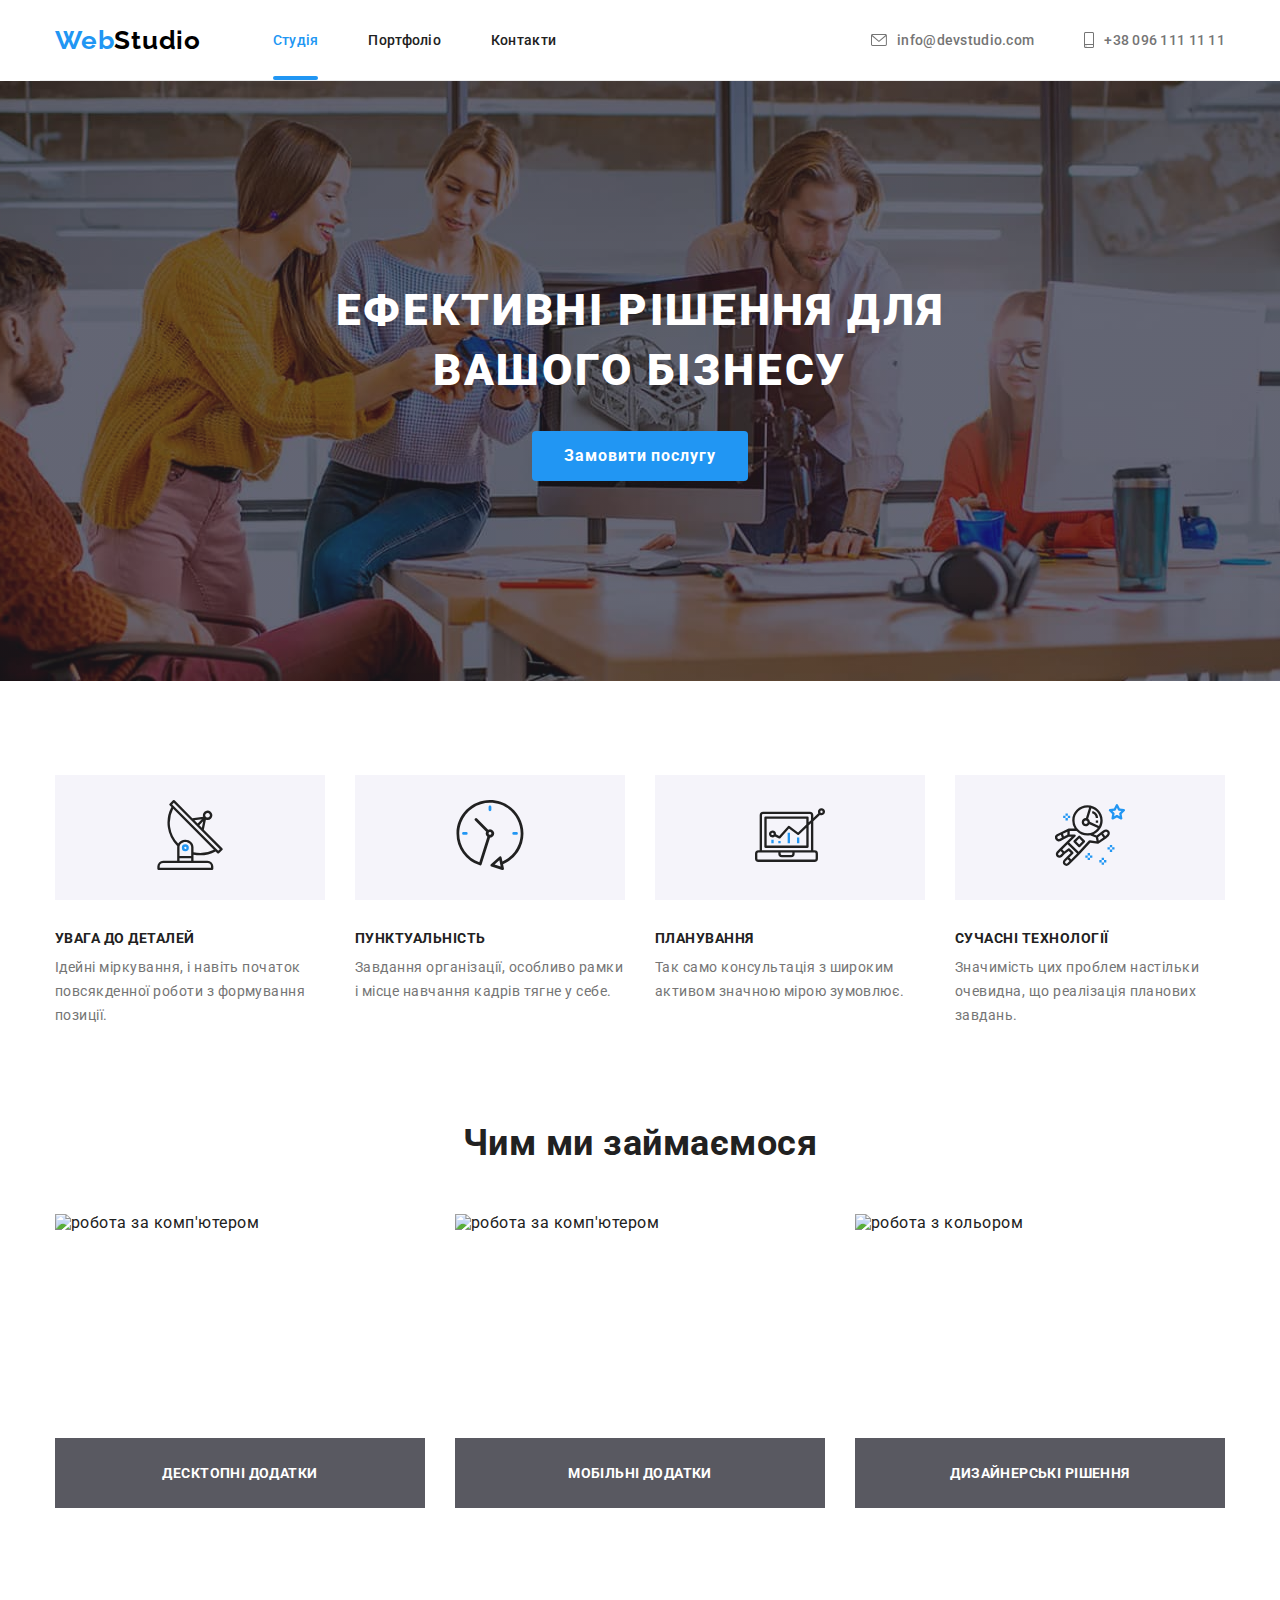
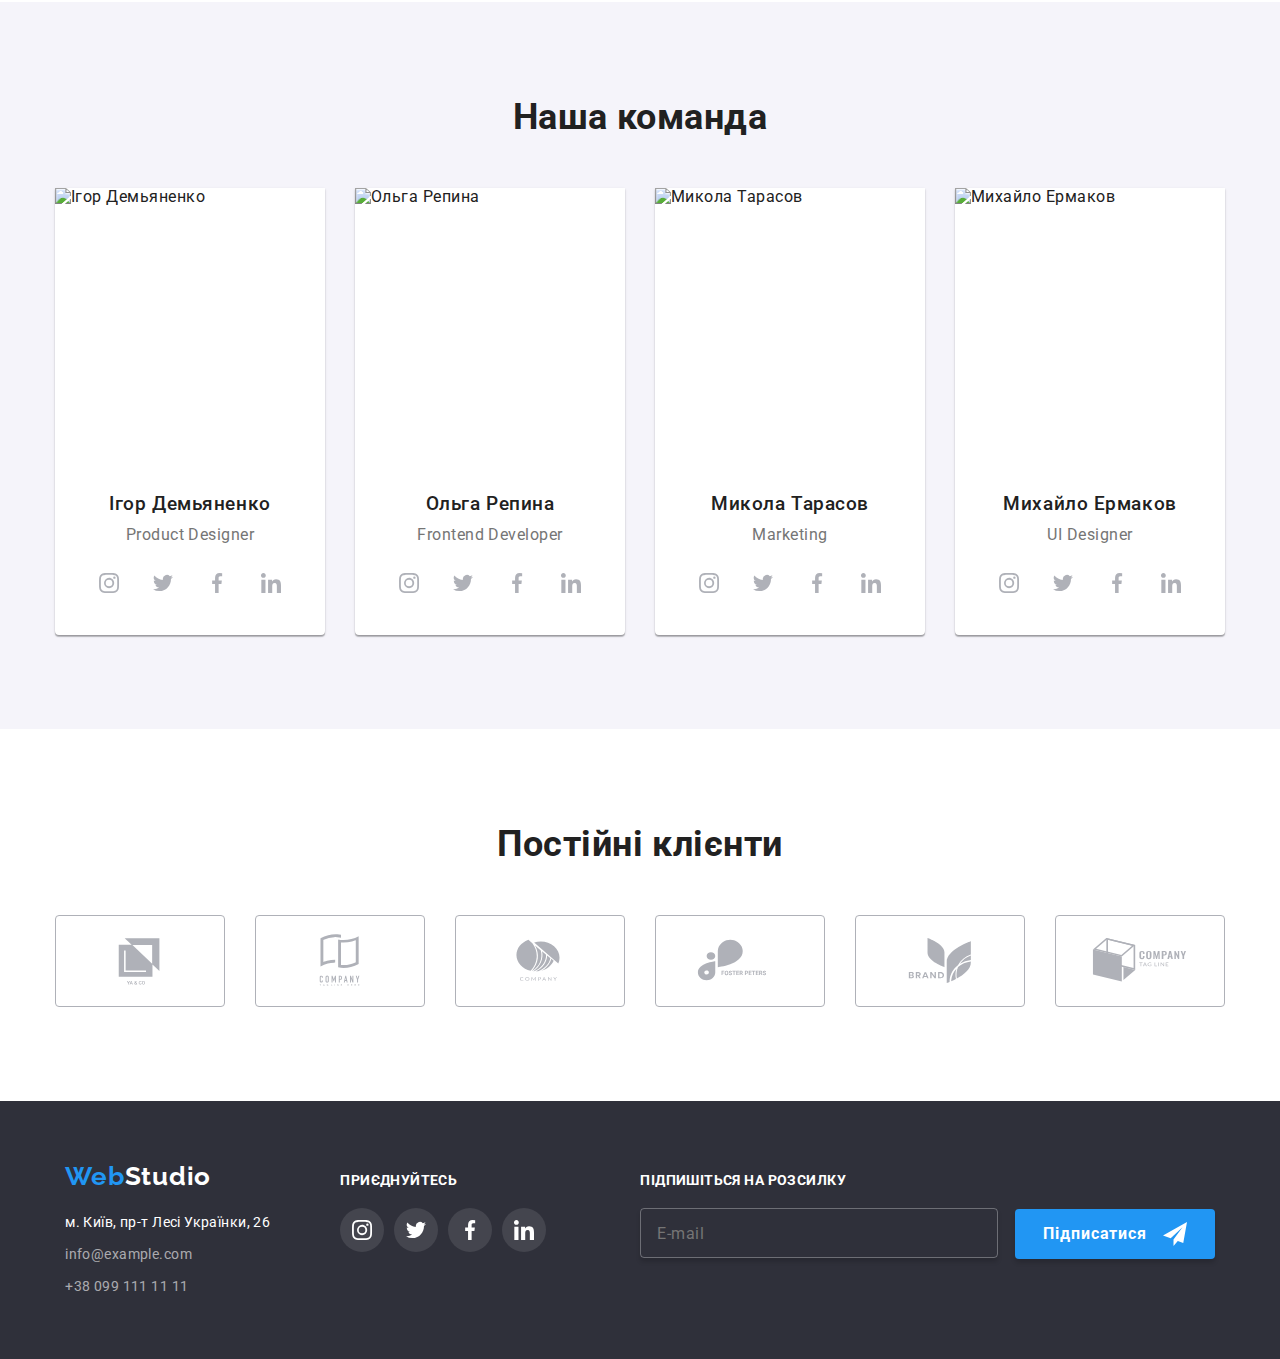
==== commit 62b49697: "add hero bgimg" ====
--- a/index.html
+++ b/index.html
@@ -503,7 +503,7 @@
       </div>
     </footer>
 
-    <!-- <div class="backdrop is-hidden" data-modal>
+    <div class="backdrop is-hidden" data-modal>
       <div class="modal">
         <button class="modal__button-close" type="button" data-modal-close>
           <svg class="modal__button-close-icon" width="11" height="11">
@@ -558,7 +558,7 @@
           <button type="submit" class="callback-form__button-submit">Відправити</button>
         </form>
       </div>
-    </div> -->
+    </div>
 
     <script src="./js/modal.js"></script>
     <script src="./js/menu.js"></script>
--- a/css/main.min.css
+++ b/css/main.min.css
@@ -1 +1 @@
-.visually-hidden{position:absolute;width:1px;height:1px;margin:-1px;border:0;padding:0;white-space:nowrap;-webkit-clip-path:inset(100%);clip-path:inset(100%);clip:rect(0 0 0 0);overflow:hidden}/*! modern-normalize v1.1.0 | MIT License | https://github.com/sindresorhus/modern-normalize */*,::before,::after{-webkit-box-sizing:border-box;box-sizing:border-box}html{line-height:1.15;-webkit-text-size-adjust:100%;-moz-tab-size:4;-o-tab-size:4;tab-size:4}body{margin:0;font-family:system-ui,-apple-system,"Segoe UI",Roboto,Helvetica,Arial,sans-serif,"Apple Color Emoji","Segoe UI Emoji"}hr{height:0;color:inherit}abbr[title]{-webkit-text-decoration:underline dotted;text-decoration:underline dotted}b,strong{font-weight:bolder}code,kbd,samp,pre{font-family:ui-monospace,SFMono-Regular,Consolas,"Liberation Mono",Menlo,monospace;font-size:1em}small{font-size:80%}sub,sup{font-size:75%;line-height:0;position:relative;vertical-align:baseline}sub{bottom:-0.25em}sup{top:-0.5em}table{text-indent:0;border-color:inherit}button,input,optgroup,select,textarea{font-family:inherit;font-size:100%;line-height:1.15;margin:0}button,select{text-transform:none}button,[type=button],[type=reset],[type=submit]{-webkit-appearance:button}::-moz-focus-inner{border-style:none;padding:0}:-moz-focusring{outline:1px dotted ButtonText}:-moz-ui-invalid{box-shadow:none}legend{padding:0}progress{vertical-align:baseline}::-webkit-inner-spin-button,::-webkit-outer-spin-button{height:auto}[type=search]{-webkit-appearance:textfield;outline-offset:-2px}::-webkit-search-decoration{-webkit-appearance:none}::-webkit-file-upload-button{-webkit-appearance:button;font:inherit}summary{display:list-item}html{-webkit-box-sizing:border-box;box-sizing:border-box}*,*::after,*::before{-webkit-box-sizing:inherit;box-sizing:inherit}h1,h2,h3,h4,h5,h6,p{margin-top:0}ul{list-style:none;padding-left:0;margin:0}a{text-decoration:none;color:inherit}img{display:block;max-width:100%;height:auto}address{font-style:normal}body{font-family:"Roboto",sans-serif;font-size:16px;font-weight:400;line-height:1.17;letter-spacing:.03em;color:#212121;background-color:#fff}.container{margin:0 auto;padding:0 15px}@media screen and (min-width: 480px){.container{width:480px}}@media screen and (min-width: 768px){.container{width:768px}}@media screen and (min-width: 1200px){.container{width:1200px}}@media screen and (max-width: 320){.container{overflow:auto}}.section{padding-top:60px;padding-bottom:60px}@media screen and (min-width: 1200px){.section{padding-top:94px;padding-bottom:94px}}.section__title{font-size:28px;font-weight:700;text-align:center;margin-bottom:50px}@media screen and (min-width: 1200px){.section__title{font-size:36px}}.backdrop{position:fixed;top:0;left:0;width:100%;height:100%;background-color:rgba(0,0,0,.2);opacity:1;-webkit-transform:scale(1);transform:scale(1);-webkit-transition:opacity 250ms cubic-bezier(0.4, 0, 0.2, 1),visibility 250ms cubic-bezier(0.4, 0, 0.2, 1),-webkit-transform 250ms cubic-bezier(0.4, 0, 0.2, 1);transition:opacity 250ms cubic-bezier(0.4, 0, 0.2, 1),visibility 250ms cubic-bezier(0.4, 0, 0.2, 1),-webkit-transform 250ms cubic-bezier(0.4, 0, 0.2, 1);transition:opacity 250ms cubic-bezier(0.4, 0, 0.2, 1),visibility 250ms cubic-bezier(0.4, 0, 0.2, 1),transform 250ms cubic-bezier(0.4, 0, 0.2, 1);transition:opacity 250ms cubic-bezier(0.4, 0, 0.2, 1),visibility 250ms cubic-bezier(0.4, 0, 0.2, 1),transform 250ms cubic-bezier(0.4, 0, 0.2, 1),-webkit-transform 250ms cubic-bezier(0.4, 0, 0.2, 1)}.backdrop.is-hidden{opacity:0;visibility:hidden;pointer-events:none;-webkit-transform:scale(0.9);transform:scale(0.9)}.modal{position:absolute;top:50%;left:50%;-webkit-transform:translate(-50%, -50%);transform:translate(-50%, -50%);height:581px;width:528px;border:1px solid rgba(0,0,0,.1);border-radius:4px;background-color:#fff}.modal__button-close{position:absolute;top:8px;right:8px;width:30px;height:30px;border:1px solid rgba(0,0,0,.1);border-radius:15px;background-color:rgba(0,0,0,0);cursor:pointer}.modal__button-close-icon{fill:#000}.modal__button-close:hover .modal__button-close-icon,.modal__button-close:focus .modal__button-close-icon{fill:#2196f3}.callback-form{padding:40px 39px 40px 41px}.callback-form__title{font-size:20px;font-weight:700;line-height:1.15;letter-spacing:.03em;text-align:center;margin-bottom:12px}.callback-form__input-label{display:block;margin-bottom:4px;font-size:12px;letter-spacing:.01em;color:#757575}.callback-form__input-wrapper{position:relative;margin-bottom:10px}.callback-form__input{display:block;height:40px;width:100%;border:1px solid rgba(33,33,33,.2);border-radius:4px;padding-left:42px;-webkit-transition:border-color 250ms cubic-bezier(0.4, 0, 0.2, 1);transition:border-color 250ms cubic-bezier(0.4, 0, 0.2, 1)}.callback-form__input:focus{border:1px solid #2196f3;outline:0}.callback-form__input:focus+.callback-form__input-icon{fill:#2196f3}.callback-form__input--textarea-comment{height:120px;width:100%;resize:none;padding:12px 16px;font-size:12px;letter-spacing:.01em;margin-bottom:20px}.callback-form__input-icon{position:absolute;top:50%;left:12px;width:18px;height:18px;-webkit-transform:translateY(-50%);transform:translateY(-50%);-webkit-transition:fill 250ms cubic-bezier(0.4, 0, 0.2, 1);transition:fill 250ms cubic-bezier(0.4, 0, 0.2, 1)}.callback-form__input-checkbox{position:absolute;width:1px;height:1px;margin:-1px;border:0;padding:0;white-space:nowrap;-webkit-clip-path:inset(100%);clip-path:inset(100%);clip:rect(0 0 0 0);overflow:hidden}.callback-form__user-consent-label{display:-webkit-box;display:-ms-flexbox;display:flex;-webkit-box-align:center;-ms-flex-align:center;align-items:center;-webkit-box-pack:center;-ms-flex-pack:center;justify-content:center;margin-bottom:30px;font-size:14px;line-height:1.71;letter-spacing:.03em}.callback-form__icon-check{display:inline-block;width:16px;height:15px;margin-right:7px;border-radius:2px;border:2px solid #212121;fill:rgba(0,0,0,0);-webkit-transition:background-color 250ms cubic-bezier(0.4, 0, 0.2, 1);transition:background-color 250ms cubic-bezier(0.4, 0, 0.2, 1)}.callback-form__input-checkbox:checked+.callback-form__icon-check{background-color:#2196f3;fill:#fff;border:0px}.callback-form__agreement-link{text-decoration:underline;color:#2196f3}.callback-form__button-submit{display:block;margin-left:auto;margin-right:auto;width:200px;height:50px;background:#2196f3;-webkit-box-shadow:0px 4px 4px rgba(0,0,0,.15);box-shadow:0px 4px 4px rgba(0,0,0,.15);border-radius:4px;border-width:0;color:#fff;font-weight:700;line-height:1.88;letter-spacing:.06em;cursor:pointer;-webkit-transition:background-color 250ms cubic-bezier(0.4, 0, 0.2, 1);transition:background-color 250ms cubic-bezier(0.4, 0, 0.2, 1)}.callback-form__button-submit:hover,.callback-form__button-submit:focus{background:#188ce8}.logo{font-family:"Raleway",sans-serif;font-weight:700;font-size:26px;letter-spacing:.03em}.logo__span{color:#2196f3}@media screen and (max-width: 1199px){.logo{font-size:24px}}.header__logo{color:#000;display:inline-block;padding-top:16px;padding-bottom:16px}.footer__logo{color:#fff}.socials{display:-webkit-box;display:-ms-flexbox;display:flex;-webkit-box-align:center;-ms-flex-align:center;align-items:center;-webkit-box-pack:center;-ms-flex-pack:center;justify-content:center;padding-bottom:30px}.socials__text{text-transform:uppercase;color:#fff;font-size:14px;font-weight:700;letter-spacing:.03em;margin-bottom:20px}.socials__item{width:44px;height:44px}.socials__item:not(:last-child){margin-right:10px}.socials__link{width:100%;height:100%;display:-webkit-box;display:-ms-flexbox;display:flex;-webkit-box-align:center;-ms-flex-align:center;align-items:center;-webkit-box-pack:center;-ms-flex-pack:center;justify-content:center;border-radius:50%;background-color:inherit;-webkit-transition-property:background-color;transition-property:background-color;-webkit-transition-duration:250ms;transition-duration:250ms;-webkit-transition-timing-function:cubic-bezier(0.4, 0, 0.2, 1);transition-timing-function:cubic-bezier(0.4, 0, 0.2, 1)}.socials__link:hover,.socials__link:focus{background-color:#2196f3}.socials__icon{width:44px;height:44px;fill:#afb1b8;-webkit-transition-property:fill;transition-property:fill;-webkit-transition-duration:250ms;transition-duration:250ms;-webkit-transition-timing-function:cubic-bezier(0.4, 0, 0.2, 1);transition-timing-function:cubic-bezier(0.4, 0, 0.2, 1)}.socials__link:hover .socials__icon,.socials__link:focus .socials__icon{fill:#fff}.socials__link--footer{background-color:rgba(255,255,255,.1)}.socials__icon--footer{fill:#fff}.header{display:-webkit-box;display:-ms-flexbox;display:flex;-webkit-box-align:center;-ms-flex-align:center;align-items:center;-webkit-box-pack:justify;-ms-flex-pack:justify;justify-content:space-between;border-bottom:1px solid #ececec;position:relative}.header-link{padding-top:32px;padding-bottom:32px;color:#212121;font-size:14px;font-weight:500;letter-spacing:.02em;-webkit-transition-property:color;transition-property:color;-webkit-transition-duration:250ms;transition-duration:250ms;-webkit-transition-timing-function:cubic-bezier(0.4, 0, 0.2, 1);transition-timing-function:cubic-bezier(0.4, 0, 0.2, 1)}.header-link:hover,.header-link:focus{color:#2196f3}.header-link--current-page{position:relative;color:#2196f3}@media screen and (min-width: 768px){.header-link{display:-webkit-box;display:-ms-flexbox;display:flex;-webkit-box-align:center;-ms-flex-align:center;align-items:center}.header-link--current-page::after{content:"";width:100%;height:4px;border-radius:2px;background-color:#2196f3;position:absolute;bottom:0;left:0}}.header-link__header-contacts{color:#757575}.header-link__header-contacts:hover .header-contacts__icon,.header-link__header-contacts:focus .header-contacts__icon{fill:#2196f3}.header-nav__list{display:-webkit-box;display:-ms-flexbox;display:flex;margin-right:90px}@media screen and (max-width: 767px){.header-nav__list{display:block;margin:0}}@media screen and (min-width: 1200px){.header-nav__list{margin-right:315px}}@media screen and (min-width: 768px){.header-nav__item+.header-nav__item{margin-left:50px}}@media screen and (max-width: 1199px)and (min-width: 768px){.header-contacts{padding-top:21px;padding-bottom:21px}.header-contacts__item:not(:last-child){margin-bottom:10px}.header-contacts .header-link{padding-top:0px;padding-bottom:0px}}@media screen and (max-width: 767px){.header-contacts{display:block}}@media screen and (min-width: 1200px){.header-contacts{display:-webkit-box;display:-ms-flexbox;display:flex}.header-contacts__item:not(:last-child){margin-right:50px}}.header-contacts__icon{width:16px;height:12px;margin-right:10px;fill:#757575}.header-contacts__icon--smartfone{width:10px;height:16px}.menu-button{position:absolute;top:50%;right:10px;-webkit-transform:translateY(-50%);transform:translateY(-50%);z-index:12;display:-webkit-inline-box;display:-ms-inline-flexbox;display:inline-flex;margin:0;padding:0;border:none;background-color:rgba(0,0,0,0)}@media screen and (min-width: 768px){.menu-button{display:none}}.menu-button .icon-cross{display:none}.menu-button.is-open .icon-cross{display:block}.menu-button.is-open .icon-menu{display:none}.menu-container{display:-webkit-box;display:-ms-flexbox;display:flex;-webkit-box-pack:justify;-ms-flex-pack:justify;justify-content:space-between}.header-socials{display:none}@media screen and (max-width: 767px){.menu-container{display:none}.menu-container.is-open{display:block;position:absolute;z-index:11;top:0;left:0;width:100%;background-color:#fff;padding:48px 40px}.header-link{font-size:40px;padding:0}.header-nav__item:nth-child(2){margin-top:32px;margin-bottom:32px}.header-nav__item:last-child{margin-bottom:306px}.header-contacts__item:nth-child(1) .header-link__header-contacts{font-size:34px;color:#2196f3}.header-contacts__item:last-child{margin-top:32px;margin-bottom:64px}.header-contacts__item:last-child .header-link__header-contacts{font-size:24px}.header-contacts__icon{display:none}.header-socials{display:inline-block}.header-socials__link{font-size:18px;font-weight:500;line-height:1.22;letter-spacing:.02em;color:#2196f3}.header-socials__link:not(:last-child){margin-right:20px}}.hero{background-color:#c4c4c4;text-align:center;padding:118px 0;min-width:320px}@media screen and (min-width: 1200px){.hero{padding:200px 0}}.hero__title{font-weight:900;font-size:26px;line-height:1.62;letter-spacing:.06em;text-align:center;text-transform:uppercase;color:#fff;width:360px;margin:0 auto;margin-bottom:30px}@media screen and (min-width: 1200px){.hero__title{font-size:44px;line-height:1.36;width:696px}}.hero__button{border-radius:4px;border-style:none;background-color:#2196f3;color:#fff;font-weight:700;line-height:1.88;letter-spacing:.06em;text-align:center;padding-top:10px;padding-bottom:10px;width:200px;cursor:pointer;-webkit-transition:background-color 250ms cubic-bezier(0.4, 0, 0.2, 1);transition:background-color 250ms cubic-bezier(0.4, 0, 0.2, 1)}@media screen and (min-width: 1200px){.hero__button{width:216px}}.hero__button:hover,.hero__button:focus{background-color:#188ce8}.advantages__title{font-size:14px;font-weight:700;text-align:center;text-transform:uppercase;margin-top:30px;margin-bottom:10px}@media screen and (min-width: 768px){.advantages__title{text-align:left}}.advantages__icon-container{padding-top:25px;padding-bottom:25px;background-color:#f5f4fa;text-align:center}.advantages__icon{width:70px;height:70px;fill:#212121}.advantages__text{font-size:14px;line-height:1.71;color:#757575;margin:0}@media screen and (min-width: 768px){.advantages-grid{display:-webkit-box;display:-ms-flexbox;display:flex;-ms-flex-wrap:wrap;flex-wrap:wrap;margin:-15px}}@media screen and (min-width: 768px){.advantages-grid__item{width:calc((100% - 60px)/2);margin:15px}}@media screen and (min-width: 1200px){.advantages-grid__item{width:calc((100% - 120px)/4)}}@media screen and (max-width: 767px){.advantages-grid__item:not(:last-child){margin-bottom:30px}}.specialization{padding-top:0}@media screen and (max-width: 1199px){.specialization{display:none}}.specialization__thumb{position:relative}.specialization__caption{position:absolute;bottom:0;left:0;width:100%;padding-top:27px;padding-bottom:27px;margin-bottom:0;text-transform:uppercase;color:#fff;background-color:rgba(47,48,58,.8);font-size:14px;font-weight:700;letter-spacing:.03em;text-align:center}.specialization-grid{display:-webkit-box;display:-ms-flexbox;display:flex}.specialization-grid__item:not(:last-child){margin-right:30px}.team{background-color:#f5f4fa}.team__member-name{font-weight:500;letter-spacing:.03em;text-align:center;padding-top:30px;margin-bottom:10px}.team__member-position{letter-spacing:.03em;text-align:center;color:#757575;margin-bottom:16px}@media screen and (min-width: 768px){.team-grid{display:-webkit-box;display:-ms-flexbox;display:flex;-ms-flex-wrap:wrap;flex-wrap:wrap;margin:-15px}}.team-grid__item{background-color:#fff;-webkit-box-shadow:0px 1px 3px rgba(0,0,0,.12),0px 1px 1px rgba(0,0,0,.14),0px 2px 1px rgba(0,0,0,.2);box-shadow:0px 1px 3px rgba(0,0,0,.12),0px 1px 1px rgba(0,0,0,.14),0px 2px 1px rgba(0,0,0,.2);border-radius:0px 0px 4px 4px}@media screen and (min-width: 768px){.team-grid__item{width:calc((100% - 60px)/2);margin:15px}}@media screen and (min-width: 1200px){.team-grid__item{width:calc((100% - 120px)/4)}}@media screen and (max-width: 767px){.team-grid__item:not(:last-child){margin-bottom:30px}}.clients__link{width:100%;height:100%;display:-webkit-box;display:-ms-flexbox;display:flex;-webkit-box-align:center;-ms-flex-align:center;align-items:center;-webkit-box-pack:center;-ms-flex-pack:center;justify-content:center;border:1px solid #afb1b8;border-radius:4px;-webkit-transition-property:border-color;transition-property:border-color;-webkit-transition-duration:250ms;transition-duration:250ms;-webkit-transition-timing-function:cubic-bezier(0.4, 0, 0.2, 1);transition-timing-function:cubic-bezier(0.4, 0, 0.2, 1)}.clients__link:hover,.clients__link:focus{border-color:#2196f3}.clients__icon{width:106px;height:60px;fill:#afb1b8;-webkit-transition-property:fill;transition-property:fill;-webkit-transition-duration:250ms;transition-duration:250ms;-webkit-transition-timing-function:cubic-bezier(0.4, 0, 0.2, 1);transition-timing-function:cubic-bezier(0.4, 0, 0.2, 1)}.clients__link:hover .clients__icon,.clients__link:focus .clients__icon{fill:#2196f3}.clients-grid{display:-webkit-box;display:-ms-flexbox;display:flex;-ms-flex-wrap:wrap;flex-wrap:wrap;margin:-15px}.clients-grid__item{height:92px;width:calc((100% - 60px)/2);margin:15px}@media screen and (min-width: 768px){.clients-grid__item{width:calc((100% - 90px)/3);margin:15px}}@media screen and (min-width: 1200px){.clients-grid__item{width:calc((100% - 180px)/6)}}.btn{border-radius:4px;background-color:#f5f4fa;font-weight:500;line-height:1.63;letter-spacing:.03em;text-align:center;cursor:pointer;border-style:none;padding:6px 22px;-webkit-transition:color 250ms cubic-bezier(0.4, 0, 0.2, 1),background-color 250ms cubic-bezier(0.4, 0, 0.2, 1),-webkit-box-shadow 250ms cubic-bezier(0.4, 0, 0.2, 1);transition:color 250ms cubic-bezier(0.4, 0, 0.2, 1),background-color 250ms cubic-bezier(0.4, 0, 0.2, 1),-webkit-box-shadow 250ms cubic-bezier(0.4, 0, 0.2, 1);transition:color 250ms cubic-bezier(0.4, 0, 0.2, 1),background-color 250ms cubic-bezier(0.4, 0, 0.2, 1),box-shadow 250ms cubic-bezier(0.4, 0, 0.2, 1);transition:color 250ms cubic-bezier(0.4, 0, 0.2, 1),background-color 250ms cubic-bezier(0.4, 0, 0.2, 1),box-shadow 250ms cubic-bezier(0.4, 0, 0.2, 1),-webkit-box-shadow 250ms cubic-bezier(0.4, 0, 0.2, 1)}.btn__start{color:#fff;background-color:#2196f3}.btn:hover,.btn:focus{color:#fff;background-color:#2196f3;-webkit-box-shadow:0px 3px 1px rgba(0,0,0,.1),0px 1px 2px rgba(0,0,0,.08),0px 2px 2px rgba(0,0,0,.12);box-shadow:0px 3px 1px rgba(0,0,0,.1),0px 1px 2px rgba(0,0,0,.08),0px 2px 2px rgba(0,0,0,.12)}.btn-grid{display:-webkit-box;display:-ms-flexbox;display:flex;-webkit-box-pack:center;-ms-flex-pack:center;justify-content:center;margin-bottom:30px}@media screen and (max-width: 767px){.btn-grid{-ms-flex-wrap:wrap;flex-wrap:wrap;-webkit-box-pack:start;-ms-flex-pack:start;justify-content:start;margin-bottom:40px}.btn-grid__item:nth-child(1){margin-bottom:15px}}@media screen and (min-width: 1200px){.btn-grid{margin-bottom:50px}}.btn-grid__item:not(:last-child){margin-right:8px}.case__link{display:block;-webkit-transition-property:-webkit-box-shadow;transition-property:-webkit-box-shadow;transition-property:box-shadow;transition-property:box-shadow, -webkit-box-shadow;-webkit-transition-duration:250ms;transition-duration:250ms;-webkit-transition-timing-function:cubic-bezier(0.4, 0, 0.2, 1);transition-timing-function:cubic-bezier(0.4, 0, 0.2, 1)}.case__link:hover,.case__link:focus{-webkit-box-shadow:0px 1px 1px rgba(0,0,0,.12),0px 4px 4px rgba(0,0,0,.06),1px 4px 6px rgba(0,0,0,.16);box-shadow:0px 1px 1px rgba(0,0,0,.12),0px 4px 4px rgba(0,0,0,.06),1px 4px 6px rgba(0,0,0,.16)}.case__title{font-size:18px;font-weight:700;line-height:2;letter-spacing:.06em;padding-top:20px;padding-left:24px;margin-bottom:4px}.case__category{line-height:1.88;letter-spacing:.03em;color:#757575;padding-bottom:20px;padding-left:24px;margin-bottom:0}.case__thumb{position:relative;overflow:hidden}.case__description{background-color:rgba(33,150,243,.9);position:absolute;-webkit-transition:-webkit-transform 250ms cubic-bezier(0.4, 0, 0.2, 1);transition:-webkit-transform 250ms cubic-bezier(0.4, 0, 0.2, 1);transition:transform 250ms cubic-bezier(0.4, 0, 0.2, 1);transition:transform 250ms cubic-bezier(0.4, 0, 0.2, 1), -webkit-transform 250ms cubic-bezier(0.4, 0, 0.2, 1)}.case__description-text{font-size:18px;line-height:1.55;color:#fff;letter-spacing:.03em;padding:63px 24px;margin-bottom:0}.case__link:hover .case__description,.case__link:focus .case__description{-webkit-transform:translatey(-100%);transform:translatey(-100%)}@media screen and (min-width: 768px){.cases-grid{display:-webkit-box;display:-ms-flexbox;display:flex;-ms-flex-wrap:wrap;flex-wrap:wrap;margin:-15px}}@media screen and (min-width: 768px){.cases-grid__item{width:calc((100% - 60px)/2);margin:15px}}@media screen and (min-width: 1200px){.cases-grid__item{width:calc((100% - 90px)/3)}}@media screen and (max-width: 767px){.cases-grid__item:not(:last-child){margin-bottom:30px}}.footer{background-color:#2f303a;padding:60px 0;text-align:center}@media screen and (min-width: 1200px){.footer{text-align:left}}@media screen and (min-width: 768px){.footer-flex{display:-webkit-box;display:-ms-flexbox;display:flex;-webkit-box-align:baseline;-ms-flex-align:baseline;align-items:baseline;-ms-flex-wrap:wrap;flex-wrap:wrap;-webkit-box-pack:center;-ms-flex-pack:center;justify-content:center}}.footer-contacts{margin-top:20px}.footer-contacts__wrapper{margin-bottom:60px}@media screen and (min-width: 768px){.footer-contacts__wrapper{margin-right:165px;margin-bottom:0}}@media screen and (min-width: 1200px){.footer-contacts__wrapper{margin-right:70px}}.footer-contacts__list{font-size:14px;line-height:1.71;letter-spacing:.03em}.footer-contacts__item{margin-top:8px}.footer-contacts__link{color:rgba(255,255,255,.6);-webkit-transition-property:color;transition-property:color;-webkit-transition-duration:250ms;transition-duration:250ms;-webkit-transition-timing-function:cubic-bezier(0.4, 0, 0.2, 1);transition-timing-function:cubic-bezier(0.4, 0, 0.2, 1)}.footer-contacts__link--address{color:#fff}.footer-contacts__link:hover,.footer-contacts__link:focus{color:#2196f3}.signup-form{margin-top:60px}@media screen and (min-width: 1200px){.signup-form{margin-left:94px;margin-top:0}}.signup-form__caption{text-transform:uppercase;color:#fff;font-size:14px;font-weight:700;letter-spacing:.03em;margin-bottom:20px}.signup-form__input{display:block;margin:0 auto;width:100%;height:50px;background-color:rgba(0,0,0,0);-webkit-box-shadow:0px 4px 4px 0px rgba(0,0,0,.15);box-shadow:0px 4px 4px 0px rgba(0,0,0,.15);border:1px solid rgba(255,255,255,.3);border-radius:4px;line-height:1.25;letter-spacing:.03em;color:#fff;padding:15px 16px;margin-bottom:20px}@media screen and (min-width: 768px){.signup-form__input{width:450px}}@media screen and (min-width: 1200px){.signup-form__input{width:358px;display:inline-block;margin-right:12px}}.signup-form__button{display:-webkit-inline-box;display:-ms-inline-flexbox;display:inline-flex;-webkit-box-align:center;-ms-flex-align:center;align-items:center;-webkit-box-pack:justify;-ms-flex-pack:justify;justify-content:space-between;width:200px;height:50px;text-align:center;padding:10px 28px;background:#2196f3;-webkit-box-shadow:0px 4px 4px rgba(0,0,0,.15);box-shadow:0px 4px 4px rgba(0,0,0,.15);border-radius:4px;border:none;font-weight:700;line-height:1.88;letter-spacing:.06em;color:#fff;-webkit-transition:background-color 250ms cubic-bezier(0.4, 0, 0.2, 1);transition:background-color 250ms cubic-bezier(0.4, 0, 0.2, 1)}.signup-form__button:hover,.signup-form__button:focus{background:#188ce8}.signup-form__button-svg{fill:#fff}.footer .socials{padding-bottom:0}/*# sourceMappingURL=main.min.css.map */+.visually-hidden{position:absolute;width:1px;height:1px;margin:-1px;border:0;padding:0;white-space:nowrap;-webkit-clip-path:inset(100%);clip-path:inset(100%);clip:rect(0 0 0 0);overflow:hidden}/*! modern-normalize v1.1.0 | MIT License | https://github.com/sindresorhus/modern-normalize */*,::before,::after{-webkit-box-sizing:border-box;box-sizing:border-box}html{line-height:1.15;-webkit-text-size-adjust:100%;-moz-tab-size:4;-o-tab-size:4;tab-size:4}body{margin:0;font-family:system-ui,-apple-system,"Segoe UI",Roboto,Helvetica,Arial,sans-serif,"Apple Color Emoji","Segoe UI Emoji"}hr{height:0;color:inherit}abbr[title]{-webkit-text-decoration:underline dotted;text-decoration:underline dotted}b,strong{font-weight:bolder}code,kbd,samp,pre{font-family:ui-monospace,SFMono-Regular,Consolas,"Liberation Mono",Menlo,monospace;font-size:1em}small{font-size:80%}sub,sup{font-size:75%;line-height:0;position:relative;vertical-align:baseline}sub{bottom:-0.25em}sup{top:-0.5em}table{text-indent:0;border-color:inherit}button,input,optgroup,select,textarea{font-family:inherit;font-size:100%;line-height:1.15;margin:0}button,select{text-transform:none}button,[type=button],[type=reset],[type=submit]{-webkit-appearance:button}::-moz-focus-inner{border-style:none;padding:0}:-moz-focusring{outline:1px dotted ButtonText}:-moz-ui-invalid{box-shadow:none}legend{padding:0}progress{vertical-align:baseline}::-webkit-inner-spin-button,::-webkit-outer-spin-button{height:auto}[type=search]{-webkit-appearance:textfield;outline-offset:-2px}::-webkit-search-decoration{-webkit-appearance:none}::-webkit-file-upload-button{-webkit-appearance:button;font:inherit}summary{display:list-item}html{-webkit-box-sizing:border-box;box-sizing:border-box}*,*::after,*::before{-webkit-box-sizing:inherit;box-sizing:inherit}h1,h2,h3,h4,h5,h6,p{margin-top:0}ul{list-style:none;padding-left:0;margin:0}a{text-decoration:none;color:inherit}img{display:block;max-width:100%;height:auto}address{font-style:normal}body{font-family:"Roboto",sans-serif;font-size:16px;font-weight:400;line-height:1.17;letter-spacing:.03em;color:#212121;background-color:#fff}body.modal-open{overflow-y:hidden}.container{margin:0 auto;padding:0 15px}@media screen and (min-width: 480px){.container{width:480px}}@media screen and (min-width: 768px){.container{width:768px}}@media screen and (min-width: 1200px){.container{width:1200px}}@media screen and (max-width: 320){.container{overflow:auto}}.section{padding-top:60px;padding-bottom:60px}@media screen and (min-width: 1200px){.section{padding-top:94px;padding-bottom:94px}}.section__title{font-size:28px;font-weight:700;text-align:center;margin-bottom:50px}@media screen and (min-width: 1200px){.section__title{font-size:36px}}.backdrop{position:fixed;top:0;left:0;width:100%;height:100%;background-color:rgba(0,0,0,.2);opacity:1;-webkit-transform:scale(1);transform:scale(1);-webkit-transition:opacity 250ms cubic-bezier(0.4, 0, 0.2, 1),visibility 250ms cubic-bezier(0.4, 0, 0.2, 1),-webkit-transform 250ms cubic-bezier(0.4, 0, 0.2, 1);transition:opacity 250ms cubic-bezier(0.4, 0, 0.2, 1),visibility 250ms cubic-bezier(0.4, 0, 0.2, 1),-webkit-transform 250ms cubic-bezier(0.4, 0, 0.2, 1);transition:opacity 250ms cubic-bezier(0.4, 0, 0.2, 1),visibility 250ms cubic-bezier(0.4, 0, 0.2, 1),transform 250ms cubic-bezier(0.4, 0, 0.2, 1);transition:opacity 250ms cubic-bezier(0.4, 0, 0.2, 1),visibility 250ms cubic-bezier(0.4, 0, 0.2, 1),transform 250ms cubic-bezier(0.4, 0, 0.2, 1),-webkit-transform 250ms cubic-bezier(0.4, 0, 0.2, 1)}.backdrop.is-hidden{opacity:0;visibility:hidden;pointer-events:none;-webkit-transform:scale(0.9);transform:scale(0.9)}.modal{position:absolute;top:50%;left:50%;-webkit-transform:translate(-50%, -50%);transform:translate(-50%, -50%);width:95%;min-width:320px;max-width:450px;padding:40px;overflow:scroll;border:1px solid rgba(0,0,0,.1);border-radius:4px;background-color:#fff}@media screen and (min-width: 1200px){.modal{height:581px;max-width:528px}}.modal__button-close{position:absolute;top:8px;right:8px;width:30px;height:30px;border:1px solid rgba(0,0,0,.1);border-radius:15px;background-color:rgba(0,0,0,0);cursor:pointer}.modal__button-close-icon{fill:#000}.modal__button-close:hover .modal__button-close-icon,.modal__button-close:focus .modal__button-close-icon{fill:#2196f3}.callback-form__title{font-size:20px;font-weight:700;line-height:1.15;letter-spacing:.03em;text-align:center;margin-bottom:12px}.callback-form__input-label{display:block;margin-bottom:4px;font-size:12px;letter-spacing:.01em;color:#757575}.callback-form__input-wrapper{position:relative;margin-bottom:10px}.callback-form__input{display:block;height:40px;width:100%;border:1px solid rgba(33,33,33,.2);border-radius:4px;padding-left:42px;-webkit-transition:border-color 250ms cubic-bezier(0.4, 0, 0.2, 1);transition:border-color 250ms cubic-bezier(0.4, 0, 0.2, 1)}.callback-form__input:focus{border:1px solid #2196f3;outline:0}.callback-form__input:focus+.callback-form__input-icon{fill:#2196f3}.callback-form__input--textarea-comment{height:120px;width:100%;resize:none;padding:12px 16px;font-size:12px;letter-spacing:.01em;margin-bottom:20px}.callback-form__input-icon{position:absolute;top:50%;left:12px;width:18px;height:18px;-webkit-transform:translateY(-50%);transform:translateY(-50%);-webkit-transition:fill 250ms cubic-bezier(0.4, 0, 0.2, 1);transition:fill 250ms cubic-bezier(0.4, 0, 0.2, 1)}.callback-form__input-checkbox{position:absolute;width:1px;height:1px;margin:-1px;border:0;padding:0;white-space:nowrap;-webkit-clip-path:inset(100%);clip-path:inset(100%);clip:rect(0 0 0 0);overflow:hidden}.callback-form__user-consent-label{display:-webkit-box;display:-ms-flexbox;display:flex;-webkit-box-align:center;-ms-flex-align:center;align-items:center;-webkit-box-pack:center;-ms-flex-pack:center;justify-content:center;margin-bottom:30px;font-size:12px}@media screen and (min-width: 1200px){.callback-form__user-consent-label{font-size:14px;line-height:1.71}}.callback-form__icon-check{display:inline-block;width:16px;height:15px;margin-right:7px;border-radius:2px;border:2px solid #212121;fill:rgba(0,0,0,0);-webkit-transition:background-color 250ms cubic-bezier(0.4, 0, 0.2, 1);transition:background-color 250ms cubic-bezier(0.4, 0, 0.2, 1)}.callback-form__input-checkbox:checked+.callback-form__icon-check{background-color:#2196f3;fill:#fff;border:0px}.callback-form__agreement-link{text-decoration:underline;color:#2196f3}.callback-form__button-submit{display:block;margin-left:auto;margin-right:auto;width:200px;height:50px;background:#2196f3;-webkit-box-shadow:0px 4px 4px rgba(0,0,0,.15);box-shadow:0px 4px 4px rgba(0,0,0,.15);border-radius:4px;border-width:0;color:#fff;font-weight:700;line-height:1.88;letter-spacing:.06em;cursor:pointer;-webkit-transition:background-color 250ms cubic-bezier(0.4, 0, 0.2, 1);transition:background-color 250ms cubic-bezier(0.4, 0, 0.2, 1)}.callback-form__button-submit:hover,.callback-form__button-submit:focus{background:#188ce8}.logo{font-family:"Raleway",sans-serif;font-weight:700;font-size:26px;letter-spacing:.03em}.logo__span{color:#2196f3}@media screen and (max-width: 1199px){.logo{font-size:24px}}.header__logo{color:#000;display:inline-block;padding-top:16px;padding-bottom:16px}.footer__logo{color:#fff}.socials{display:-webkit-box;display:-ms-flexbox;display:flex;-webkit-box-align:center;-ms-flex-align:center;align-items:center;-webkit-box-pack:center;-ms-flex-pack:center;justify-content:center;padding-bottom:30px}.socials__text{text-transform:uppercase;color:#fff;font-size:14px;font-weight:700;letter-spacing:.03em;margin-bottom:20px}.socials__item{width:44px;height:44px}.socials__item:not(:last-child){margin-right:10px}.socials__link{width:100%;height:100%;display:-webkit-box;display:-ms-flexbox;display:flex;-webkit-box-align:center;-ms-flex-align:center;align-items:center;-webkit-box-pack:center;-ms-flex-pack:center;justify-content:center;border-radius:50%;background-color:inherit;-webkit-transition-property:background-color;transition-property:background-color;-webkit-transition-duration:250ms;transition-duration:250ms;-webkit-transition-timing-function:cubic-bezier(0.4, 0, 0.2, 1);transition-timing-function:cubic-bezier(0.4, 0, 0.2, 1)}.socials__link:hover,.socials__link:focus{background-color:#2196f3}.socials__icon{width:44px;height:44px;fill:#afb1b8;-webkit-transition-property:fill;transition-property:fill;-webkit-transition-duration:250ms;transition-duration:250ms;-webkit-transition-timing-function:cubic-bezier(0.4, 0, 0.2, 1);transition-timing-function:cubic-bezier(0.4, 0, 0.2, 1)}.socials__link:hover .socials__icon,.socials__link:focus .socials__icon{fill:#fff}.socials__link--footer{background-color:rgba(255,255,255,.1)}.socials__icon--footer{fill:#fff}.header{display:-webkit-box;display:-ms-flexbox;display:flex;-webkit-box-align:center;-ms-flex-align:center;align-items:center;-webkit-box-pack:justify;-ms-flex-pack:justify;justify-content:space-between;border-bottom:1px solid #ececec;position:relative}.header-link{padding-top:32px;padding-bottom:32px;color:#212121;font-size:14px;font-weight:500;letter-spacing:.02em;-webkit-transition-property:color;transition-property:color;-webkit-transition-duration:250ms;transition-duration:250ms;-webkit-transition-timing-function:cubic-bezier(0.4, 0, 0.2, 1);transition-timing-function:cubic-bezier(0.4, 0, 0.2, 1)}.header-link:hover,.header-link:focus{color:#2196f3}.header-link--current-page{position:relative;color:#2196f3}@media screen and (min-width: 768px){.header-link{display:-webkit-box;display:-ms-flexbox;display:flex;-webkit-box-align:center;-ms-flex-align:center;align-items:center}.header-link--current-page::after{content:"";width:100%;height:4px;border-radius:2px;background-color:#2196f3;position:absolute;bottom:0;left:0}}.header-link__header-contacts{color:#757575}.header-link__header-contacts:hover .header-contacts__icon,.header-link__header-contacts:focus .header-contacts__icon{fill:#2196f3}.header-nav__list{display:-webkit-box;display:-ms-flexbox;display:flex;margin-right:90px}@media screen and (max-width: 767px){.header-nav__list{display:block;margin:0}}@media screen and (min-width: 1200px){.header-nav__list{margin-right:315px}}@media screen and (min-width: 768px){.header-nav__item+.header-nav__item{margin-left:50px}}@media screen and (max-width: 1199px)and (min-width: 768px){.header-contacts{padding-top:21px;padding-bottom:21px}.header-contacts__item:not(:last-child){margin-bottom:10px}.header-contacts .header-link{padding-top:0px;padding-bottom:0px}}@media screen and (max-width: 767px){.header-contacts{display:block}}@media screen and (min-width: 1200px){.header-contacts{display:-webkit-box;display:-ms-flexbox;display:flex}.header-contacts__item:not(:last-child){margin-right:50px}}.header-contacts__icon{width:16px;height:12px;margin-right:10px;fill:#757575}.header-contacts__icon--smartfone{width:10px;height:16px}.menu-button{position:absolute;top:50%;right:10px;-webkit-transform:translateY(-50%);transform:translateY(-50%);z-index:12;display:-webkit-inline-box;display:-ms-inline-flexbox;display:inline-flex;margin:0;padding:0;border:none;background-color:rgba(0,0,0,0)}@media screen and (min-width: 768px){.menu-button{display:none}}.menu-button .icon-cross{display:none}.menu-button.is-open .icon-cross{display:block}.menu-button.is-open .icon-menu{display:none}.menu-container{display:-webkit-box;display:-ms-flexbox;display:flex;-webkit-box-pack:justify;-ms-flex-pack:justify;justify-content:space-between}.header-socials{display:none}@media screen and (max-width: 767px){.menu-container{display:none}.menu-container.is-open{display:block;position:absolute;z-index:11;top:0;left:0;width:100%;background-color:#fff;padding:48px 40px}.header-link{font-size:40px;padding:0}.header-nav__item:nth-child(2){margin-top:32px;margin-bottom:32px}.header-nav__item:last-child{margin-bottom:306px}.header-contacts__item:nth-child(1) .header-link__header-contacts{font-size:34px;color:#2196f3}.header-contacts__item:last-child{margin-top:32px;margin-bottom:64px}.header-contacts__item:last-child .header-link__header-contacts{font-size:24px}.header-contacts__icon{display:none}.header-socials{display:inline-block}.header-socials__link{font-size:18px;font-weight:500;line-height:1.22;letter-spacing:.02em;color:#2196f3}.header-socials__link:not(:last-child){margin-right:20px}}.hero{background-color:#c4c4c4;text-align:center;padding:118px 0;min-width:320px;background-image:-webkit-gradient(linear, left top, right top, from(rgba(47, 48, 58, 0.4)), to(rgba(47, 48, 58, 0.4))),url("/images/hero_bg/hero-bg-mob-img.jpg");background-image:linear-gradient(90deg, rgba(47, 48, 58, 0.4), rgba(47, 48, 58, 0.4)),url("/images/hero_bg/hero-bg-mob-img.jpg");max-width:1600px;background-repeat:no-repeat;background-position:center;background-size:cover;margin:0 auto}@media(min-device-pixel-ratio: 2),(-webkit-min-device-pixel-ratio: 2),(min-resolution: 192dpi),(min-resolution: 2dppx){.hero{background-image:-webkit-gradient(linear, left top, right top, from(rgba(47, 48, 58, 0.4)), to(rgba(47, 48, 58, 0.4))),url("/images/hero_bg/hero-bg-mob-img@2x.jpg");background-image:linear-gradient(90deg, rgba(47, 48, 58, 0.4), rgba(47, 48, 58, 0.4)),url("/images/hero_bg/hero-bg-mob-img@2x.jpg")}}@media screen and (min-width: 768px){.hero{background-image:-webkit-gradient(linear, left top, right top, from(rgba(47, 48, 58, 0.4)), to(rgba(47, 48, 58, 0.4))),url("/images/hero_bg/hero-bg-tab-img.jpg");background-image:linear-gradient(90deg, rgba(47, 48, 58, 0.4), rgba(47, 48, 58, 0.4)),url("/images/hero_bg/hero-bg-tab-img.jpg")}}@media screen and (min-width: 768px)and (min-device-pixel-ratio: 2),screen and (min-width: 768px)and (-webkit-min-device-pixel-ratio: 2),screen and (min-width: 768px)and (min-resolution: 192dpi),screen and (min-width: 768px)and (min-resolution: 2dppx){.hero{background-image:-webkit-gradient(linear, left top, right top, from(rgba(47, 48, 58, 0.4)), to(rgba(47, 48, 58, 0.4))),url("/images/hero_bg/hero-bg-tab-img@2x.jpg");background-image:linear-gradient(90deg, rgba(47, 48, 58, 0.4), rgba(47, 48, 58, 0.4)),url("/images/hero_bg/hero-bg-tab-img@2x.jpg")}}@media screen and (min-width: 1200px){.hero{background-image:-webkit-gradient(linear, left top, right top, from(rgba(47, 48, 58, 0.4)), to(rgba(47, 48, 58, 0.4))),url("/images/hero_bg/hero-bg-desktop-img.jpg");background-image:linear-gradient(90deg, rgba(47, 48, 58, 0.4), rgba(47, 48, 58, 0.4)),url("/images/hero_bg/hero-bg-desktop-img.jpg")}}@media screen and (min-width: 1200px)and (min-device-pixel-ratio: 2),screen and (min-width: 1200px)and (-webkit-min-device-pixel-ratio: 2),screen and (min-width: 1200px)and (min-resolution: 192dpi),screen and (min-width: 1200px)and (min-resolution: 2dppx){.hero{background-image:-webkit-gradient(linear, left top, right top, from(rgba(47, 48, 58, 0.4)), to(rgba(47, 48, 58, 0.4))),url("/images/hero_bg/hero-bg-desktop-img@2x.jpg");background-image:linear-gradient(90deg, rgba(47, 48, 58, 0.4), rgba(47, 48, 58, 0.4)),url("/images/hero_bg/hero-bg-desktop-img@2x.jpg")}}@media screen and (min-width: 1200px){.hero{padding:200px 0}}.hero__title{font-weight:900;font-size:26px;line-height:1.62;letter-spacing:.06em;text-align:center;text-transform:uppercase;color:#fff;width:360px;margin:0 auto;margin-bottom:30px}@media screen and (min-width: 1200px){.hero__title{font-size:44px;line-height:1.36;width:696px}}.hero__button{border-radius:4px;border-style:none;background-color:#2196f3;color:#fff;font-weight:700;line-height:1.88;letter-spacing:.06em;text-align:center;padding-top:10px;padding-bottom:10px;width:200px;cursor:pointer;-webkit-transition:background-color 250ms cubic-bezier(0.4, 0, 0.2, 1);transition:background-color 250ms cubic-bezier(0.4, 0, 0.2, 1)}@media screen and (min-width: 1200px){.hero__button{width:216px}}.hero__button:hover,.hero__button:focus{background-color:#188ce8}.advantages__title{font-size:14px;font-weight:700;text-align:center;text-transform:uppercase;margin-top:30px;margin-bottom:10px}@media screen and (min-width: 768px){.advantages__title{text-align:left}}.advantages__icon-container{padding-top:25px;padding-bottom:25px;background-color:#f5f4fa;text-align:center}.advantages__icon{width:70px;height:70px;fill:#212121}.advantages__text{font-size:14px;line-height:1.71;color:#757575;margin:0}@media screen and (min-width: 768px){.advantages-grid{display:-webkit-box;display:-ms-flexbox;display:flex;-ms-flex-wrap:wrap;flex-wrap:wrap;margin:-15px}}@media screen and (min-width: 768px){.advantages-grid__item{width:calc((100% - 60px)/2);margin:15px}}@media screen and (min-width: 1200px){.advantages-grid__item{width:calc((100% - 120px)/4)}}@media screen and (max-width: 767px){.advantages-grid__item:not(:last-child){margin-bottom:30px}}.specialization{padding-top:0}@media screen and (max-width: 1199px){.specialization{display:none}}.specialization__thumb{position:relative}.specialization__caption{position:absolute;bottom:0;left:0;width:100%;padding-top:27px;padding-bottom:27px;margin-bottom:0;text-transform:uppercase;color:#fff;background-color:rgba(47,48,58,.8);font-size:14px;font-weight:700;letter-spacing:.03em;text-align:center}.specialization-grid{display:-webkit-box;display:-ms-flexbox;display:flex}.specialization-grid__item:not(:last-child){margin-right:30px}.team{background-color:#f5f4fa}.team__member-name{font-weight:500;letter-spacing:.03em;text-align:center;padding-top:30px;margin-bottom:10px}.team__member-position{letter-spacing:.03em;text-align:center;color:#757575;margin-bottom:16px}@media screen and (min-width: 768px){.team-grid{display:-webkit-box;display:-ms-flexbox;display:flex;-ms-flex-wrap:wrap;flex-wrap:wrap;margin:-15px}}.team-grid__item{background-color:#fff;-webkit-box-shadow:0px 1px 3px rgba(0,0,0,.12),0px 1px 1px rgba(0,0,0,.14),0px 2px 1px rgba(0,0,0,.2);box-shadow:0px 1px 3px rgba(0,0,0,.12),0px 1px 1px rgba(0,0,0,.14),0px 2px 1px rgba(0,0,0,.2);border-radius:0px 0px 4px 4px}@media screen and (min-width: 768px){.team-grid__item{width:calc((100% - 60px)/2);margin:15px}}@media screen and (min-width: 1200px){.team-grid__item{width:calc((100% - 120px)/4)}}@media screen and (max-width: 767px){.team-grid__item:not(:last-child){margin-bottom:30px}}.clients__link{width:100%;height:100%;display:-webkit-box;display:-ms-flexbox;display:flex;-webkit-box-align:center;-ms-flex-align:center;align-items:center;-webkit-box-pack:center;-ms-flex-pack:center;justify-content:center;border:1px solid #afb1b8;border-radius:4px;-webkit-transition-property:border-color;transition-property:border-color;-webkit-transition-duration:250ms;transition-duration:250ms;-webkit-transition-timing-function:cubic-bezier(0.4, 0, 0.2, 1);transition-timing-function:cubic-bezier(0.4, 0, 0.2, 1)}.clients__link:hover,.clients__link:focus{border-color:#2196f3}.clients__icon{width:106px;height:60px;fill:#afb1b8;-webkit-transition-property:fill;transition-property:fill;-webkit-transition-duration:250ms;transition-duration:250ms;-webkit-transition-timing-function:cubic-bezier(0.4, 0, 0.2, 1);transition-timing-function:cubic-bezier(0.4, 0, 0.2, 1)}.clients__link:hover .clients__icon,.clients__link:focus .clients__icon{fill:#2196f3}.clients-grid{display:-webkit-box;display:-ms-flexbox;display:flex;-ms-flex-wrap:wrap;flex-wrap:wrap;margin:-15px}.clients-grid__item{height:92px;width:calc((100% - 60px)/2);margin:15px}@media screen and (min-width: 768px){.clients-grid__item{width:calc((100% - 90px)/3);margin:15px}}@media screen and (min-width: 1200px){.clients-grid__item{width:calc((100% - 180px)/6)}}.btn{border-radius:4px;background-color:#f5f4fa;font-weight:500;line-height:1.63;letter-spacing:.03em;text-align:center;cursor:pointer;border-style:none;padding:6px 22px;-webkit-transition:color 250ms cubic-bezier(0.4, 0, 0.2, 1),background-color 250ms cubic-bezier(0.4, 0, 0.2, 1),-webkit-box-shadow 250ms cubic-bezier(0.4, 0, 0.2, 1);transition:color 250ms cubic-bezier(0.4, 0, 0.2, 1),background-color 250ms cubic-bezier(0.4, 0, 0.2, 1),-webkit-box-shadow 250ms cubic-bezier(0.4, 0, 0.2, 1);transition:color 250ms cubic-bezier(0.4, 0, 0.2, 1),background-color 250ms cubic-bezier(0.4, 0, 0.2, 1),box-shadow 250ms cubic-bezier(0.4, 0, 0.2, 1);transition:color 250ms cubic-bezier(0.4, 0, 0.2, 1),background-color 250ms cubic-bezier(0.4, 0, 0.2, 1),box-shadow 250ms cubic-bezier(0.4, 0, 0.2, 1),-webkit-box-shadow 250ms cubic-bezier(0.4, 0, 0.2, 1)}.btn__start{color:#fff;background-color:#2196f3}.btn:hover,.btn:focus{color:#fff;background-color:#2196f3;-webkit-box-shadow:0px 3px 1px rgba(0,0,0,.1),0px 1px 2px rgba(0,0,0,.08),0px 2px 2px rgba(0,0,0,.12);box-shadow:0px 3px 1px rgba(0,0,0,.1),0px 1px 2px rgba(0,0,0,.08),0px 2px 2px rgba(0,0,0,.12)}.btn-grid{display:-webkit-box;display:-ms-flexbox;display:flex;-webkit-box-pack:center;-ms-flex-pack:center;justify-content:center;margin-bottom:30px}@media screen and (max-width: 767px){.btn-grid{-ms-flex-wrap:wrap;flex-wrap:wrap;-webkit-box-pack:start;-ms-flex-pack:start;justify-content:start;margin-bottom:40px}.btn-grid__item:nth-child(1){margin-bottom:15px}}@media screen and (min-width: 1200px){.btn-grid{margin-bottom:50px}}.btn-grid__item:not(:last-child){margin-right:8px}.case__link{display:block;-webkit-transition-property:-webkit-box-shadow;transition-property:-webkit-box-shadow;transition-property:box-shadow;transition-property:box-shadow, -webkit-box-shadow;-webkit-transition-duration:250ms;transition-duration:250ms;-webkit-transition-timing-function:cubic-bezier(0.4, 0, 0.2, 1);transition-timing-function:cubic-bezier(0.4, 0, 0.2, 1)}.case__link:hover,.case__link:focus{-webkit-box-shadow:0px 1px 1px rgba(0,0,0,.12),0px 4px 4px rgba(0,0,0,.06),1px 4px 6px rgba(0,0,0,.16);box-shadow:0px 1px 1px rgba(0,0,0,.12),0px 4px 4px rgba(0,0,0,.06),1px 4px 6px rgba(0,0,0,.16)}.case__title{font-size:18px;font-weight:700;line-height:2;letter-spacing:.06em;padding-top:20px;padding-left:24px;margin-bottom:4px}.case__category{line-height:1.88;letter-spacing:.03em;color:#757575;padding-bottom:20px;padding-left:24px;margin-bottom:0}.case__thumb{position:relative;overflow:hidden}.case__description{background-color:rgba(33,150,243,.9);position:absolute;-webkit-transition:-webkit-transform 250ms cubic-bezier(0.4, 0, 0.2, 1);transition:-webkit-transform 250ms cubic-bezier(0.4, 0, 0.2, 1);transition:transform 250ms cubic-bezier(0.4, 0, 0.2, 1);transition:transform 250ms cubic-bezier(0.4, 0, 0.2, 1), -webkit-transform 250ms cubic-bezier(0.4, 0, 0.2, 1)}.case__description-text{font-size:18px;line-height:1.55;color:#fff;letter-spacing:.03em;padding:63px 24px;margin-bottom:0}.case__link:hover .case__description,.case__link:focus .case__description{-webkit-transform:translatey(-100%);transform:translatey(-100%)}@media screen and (min-width: 768px){.cases-grid{display:-webkit-box;display:-ms-flexbox;display:flex;-ms-flex-wrap:wrap;flex-wrap:wrap;margin:-15px}}@media screen and (min-width: 768px){.cases-grid__item{width:calc((100% - 60px)/2);margin:15px}}@media screen and (min-width: 1200px){.cases-grid__item{width:calc((100% - 90px)/3)}}@media screen and (max-width: 767px){.cases-grid__item:not(:last-child){margin-bottom:30px}}.footer{background-color:#2f303a;padding:60px 0;text-align:center}@media screen and (min-width: 1200px){.footer{text-align:left}}@media screen and (min-width: 768px){.footer-flex{display:-webkit-box;display:-ms-flexbox;display:flex;-webkit-box-align:baseline;-ms-flex-align:baseline;align-items:baseline;-ms-flex-wrap:wrap;flex-wrap:wrap;-webkit-box-pack:center;-ms-flex-pack:center;justify-content:center}}.footer-contacts{margin-top:20px}.footer-contacts__wrapper{margin-bottom:60px}@media screen and (min-width: 768px){.footer-contacts__wrapper{margin-right:165px;margin-bottom:0}}@media screen and (min-width: 1200px){.footer-contacts__wrapper{margin-right:70px}}.footer-contacts__list{font-size:14px;line-height:1.71;letter-spacing:.03em}.footer-contacts__item{margin-top:8px}.footer-contacts__link{color:rgba(255,255,255,.6);-webkit-transition-property:color;transition-property:color;-webkit-transition-duration:250ms;transition-duration:250ms;-webkit-transition-timing-function:cubic-bezier(0.4, 0, 0.2, 1);transition-timing-function:cubic-bezier(0.4, 0, 0.2, 1)}.footer-contacts__link--address{color:#fff}.footer-contacts__link:hover,.footer-contacts__link:focus{color:#2196f3}.signup-form{margin-top:60px}@media screen and (min-width: 1200px){.signup-form{margin-left:94px;margin-top:0}}.signup-form__caption{text-transform:uppercase;color:#fff;font-size:14px;font-weight:700;letter-spacing:.03em;margin-bottom:20px}.signup-form__input{display:block;margin:0 auto;width:100%;height:50px;background-color:rgba(0,0,0,0);-webkit-box-shadow:0px 4px 4px 0px rgba(0,0,0,.15);box-shadow:0px 4px 4px 0px rgba(0,0,0,.15);border:1px solid rgba(255,255,255,.3);border-radius:4px;line-height:1.25;letter-spacing:.03em;color:#fff;padding:15px 16px;margin-bottom:20px}@media screen and (min-width: 768px){.signup-form__input{width:450px}}@media screen and (min-width: 1200px){.signup-form__input{width:358px;display:inline-block;margin-right:12px}}.signup-form__button{display:-webkit-inline-box;display:-ms-inline-flexbox;display:inline-flex;-webkit-box-align:center;-ms-flex-align:center;align-items:center;-webkit-box-pack:justify;-ms-flex-pack:justify;justify-content:space-between;width:200px;height:50px;text-align:center;padding:10px 28px;background:#2196f3;-webkit-box-shadow:0px 4px 4px rgba(0,0,0,.15);box-shadow:0px 4px 4px rgba(0,0,0,.15);border-radius:4px;border:none;font-weight:700;line-height:1.88;letter-spacing:.06em;color:#fff;-webkit-transition:background-color 250ms cubic-bezier(0.4, 0, 0.2, 1);transition:background-color 250ms cubic-bezier(0.4, 0, 0.2, 1)}.signup-form__button:hover,.signup-form__button:focus{background:#188ce8}.signup-form__button-svg{fill:#fff}.footer .socials{padding-bottom:0}/*# sourceMappingURL=main.min.css.map */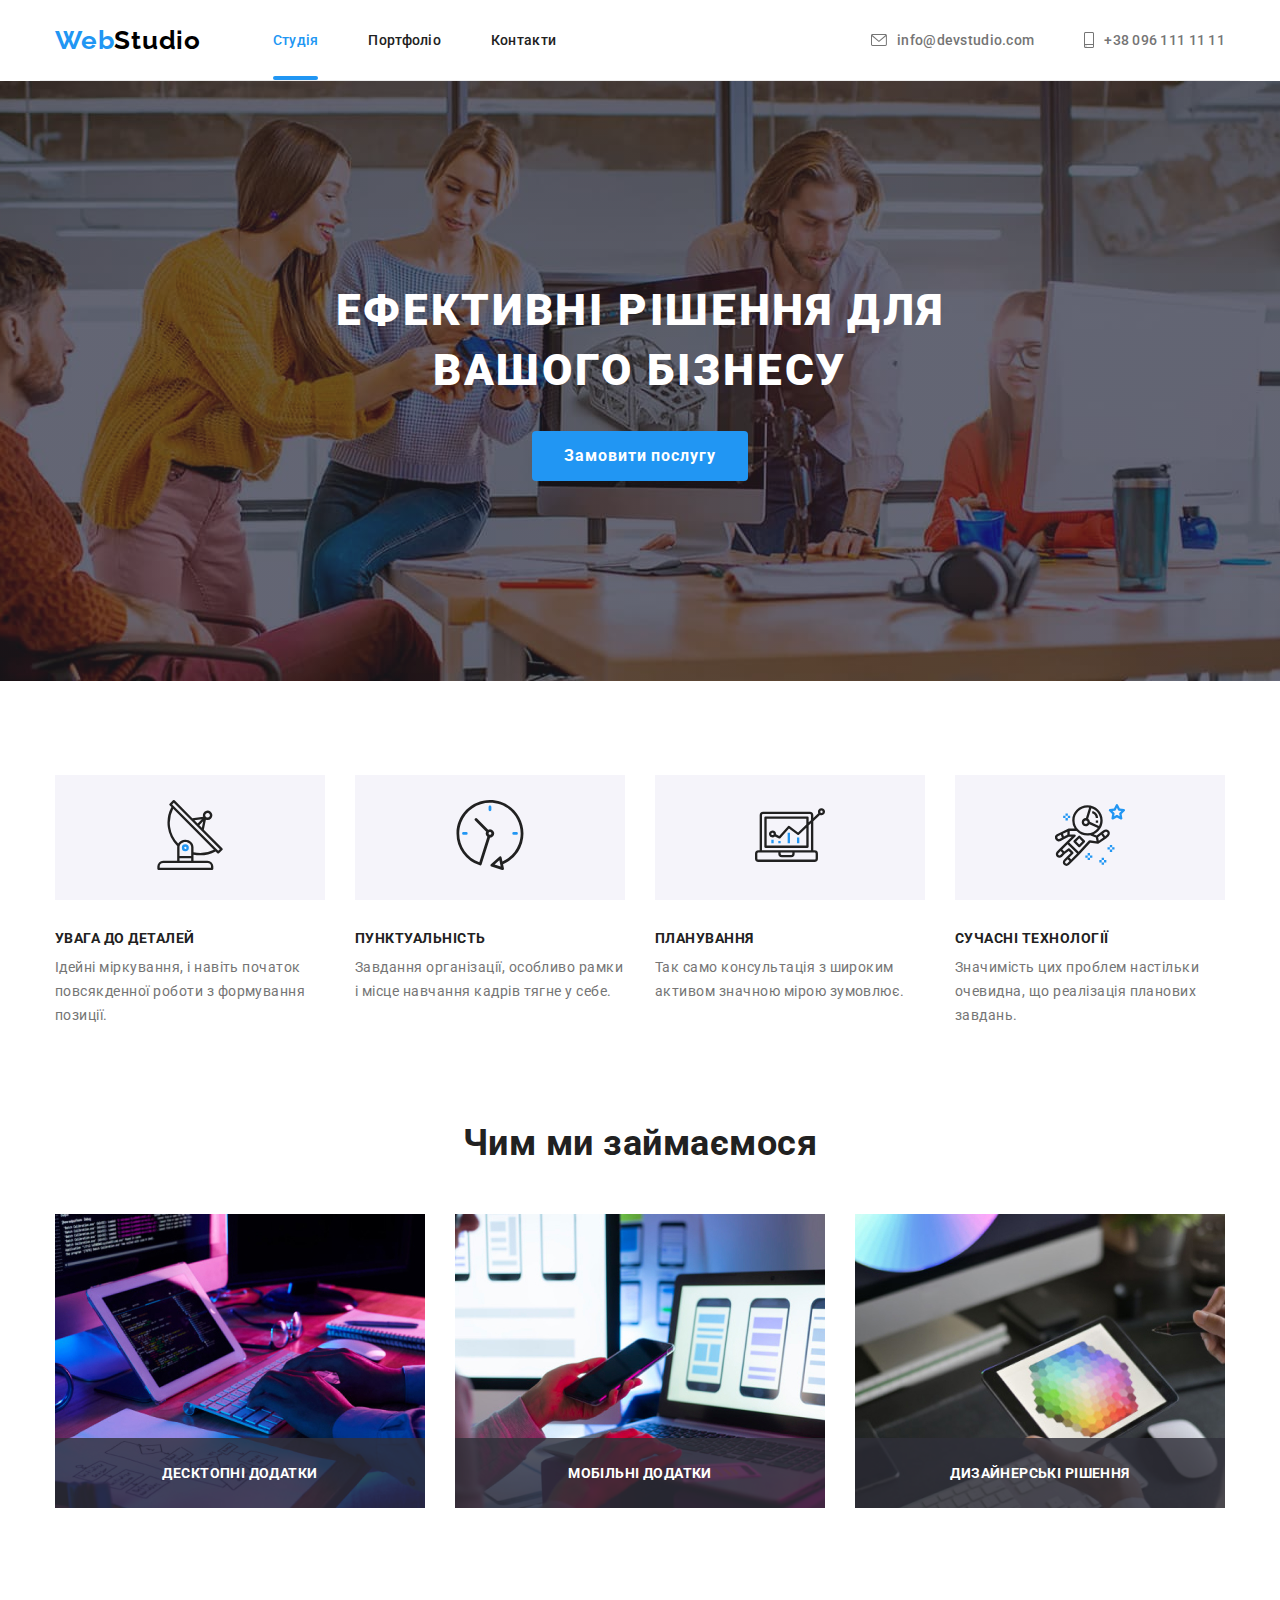
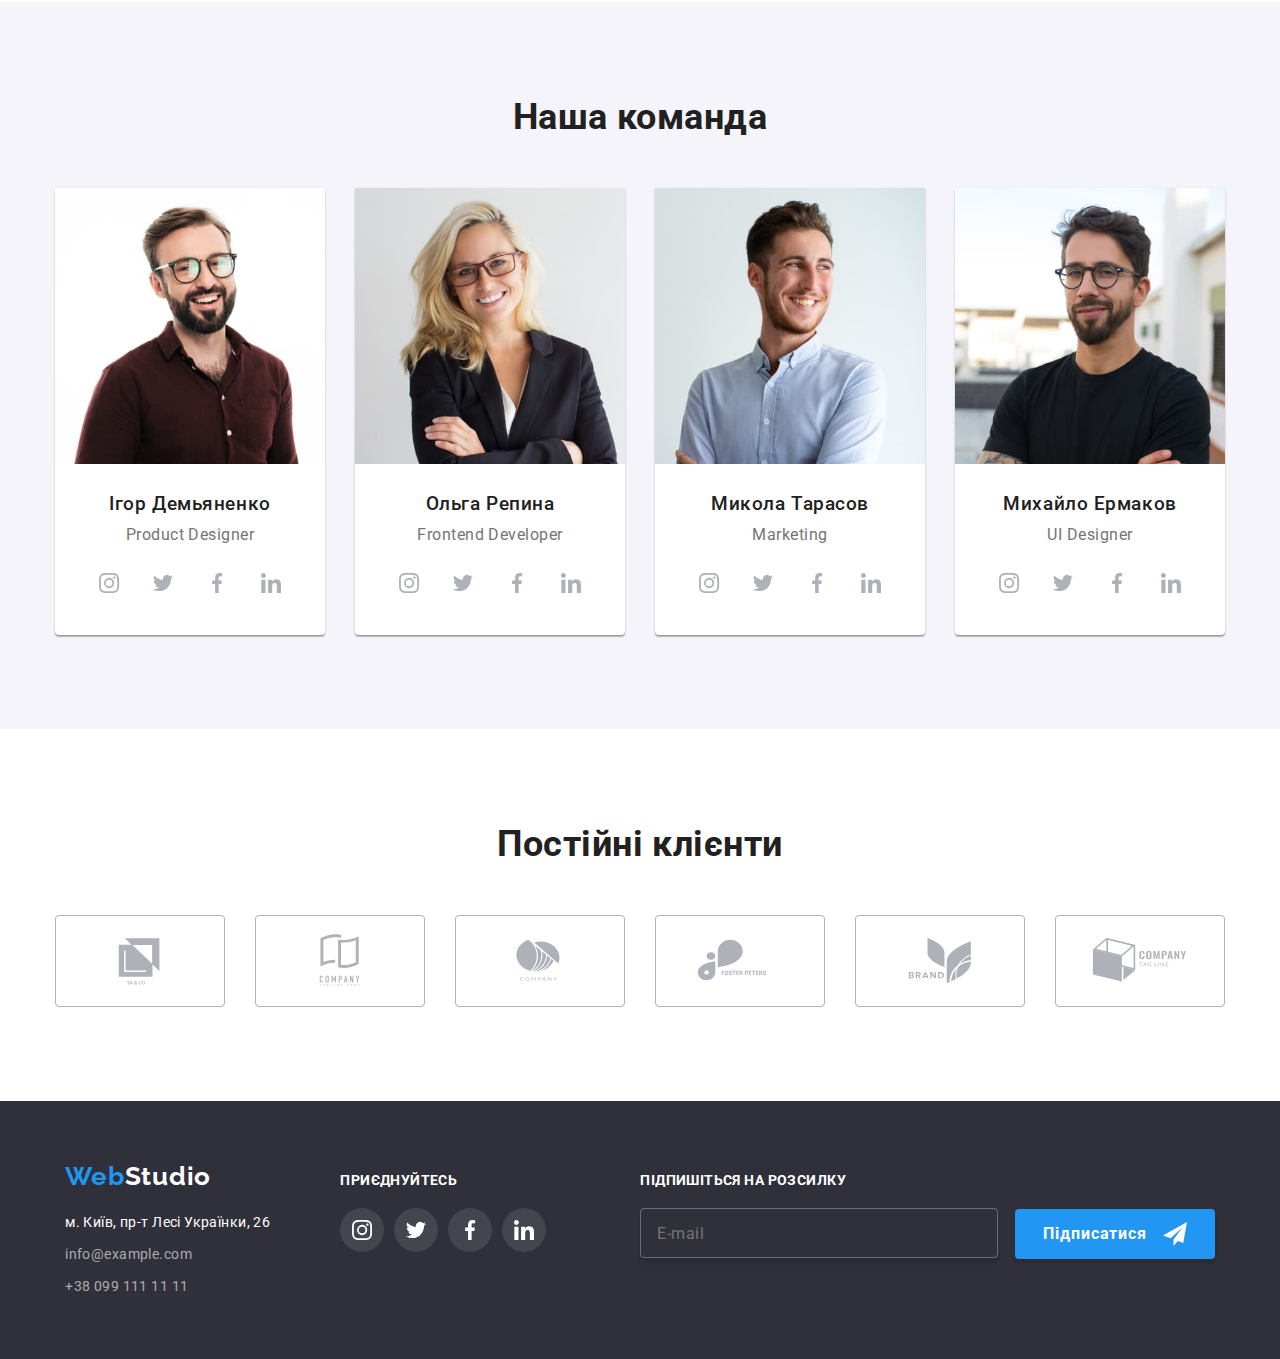
==== commit b3d3676b: "made img adaptive" ====
--- a/index.html
+++ b/index.html
@@ -158,7 +158,12 @@
             <li class="specialization-grid__item">
               <div class="specialization__thumb">
                 <img
-                  src="./images/specialization/specialization-1.jpg"
+                  srcset="
+                    ./images/specialization/specialization-1-370.jpg     1x,
+                    ./images/specialization/specialization-1-740@2x.jpg  2x,
+                    ./images/specialization/specialization-1-1110@3x.jpg 3x
+                  "
+                  src="./images/specialization/specialization-1-370.jpg"
                   alt="робота за комп'ютером"
                   width="370"
                   height="294"
@@ -170,7 +175,12 @@
             <li class="specialization-grid__item">
               <div class="specialization__thumb">
                 <img
-                  src="./images/specialization/specialization-2.jpg"
+                  srcset="
+                    ./images/specialization/specialization-2-370.jpg     1x,
+                    ./images/specialization/specialization-2-740@2x.jpg  2x,
+                    ./images/specialization/specialization-2-1110@3x.jpg 3x
+                  "
+                  src="./images/specialization/specialization-2-370.jpg"
                   alt="робота за комп'ютером"
                   width="370"
                   height="294"
@@ -182,7 +192,12 @@
             <li class="specialization-grid__item">
               <div class="specialization__thumb">
                 <img
-                  src="./images/specialization/specialization-3.jpg"
+                  srcset="
+                    ./images/specialization/specialization-3-370.jpg     1x,
+                    ./images/specialization/specialization-3-740@2x.jpg  2x,
+                    ./images/specialization/specialization-3-1110@3x.jpg 3x
+                  "
+                  src="./images/specialization/specialization-3-370.jpg"
                   alt="робота з кольором"
                   width="370"
                   height="294"
@@ -201,7 +216,17 @@
 
           <ul class="team-grid">
             <li class="team-grid__item">
-              <img src="./images/team/team-1.jpg" alt="Ігор Демьяненко" width="450" height="460" />
+              <img
+                srcset="
+                  ./images/team/team-1-450.jpg     1x,
+                  ./images/team/team-1-900@2x.jpg  2x,
+                  ./images/team/team-1-1350@3x.jpg 3x
+                "
+                src="./images/team/team-1-450.jpg"
+                alt="Ігор Демьяненко"
+                width="450"
+                height="460"
+              />
               <h3 class="team__member-name">Ігор Демьяненко</h3>
               <p class="team__member-position">Product Designer</p>
 
@@ -241,7 +266,17 @@
             </li>
 
             <li class="team-grid__item">
-              <img src="./images/team/team-2.jpg" alt="Ольга Репина" width="450" height="460" />
+              <img
+                srcset="
+                  ./images/team/team-2-450.jpg     1x,
+                  ./images/team/team-2-900@2x.jpg  2x,
+                  ./images/team/team-2-1350@3x.jpg 3x
+                "
+                src="./images/team//team-2-450.jpg"
+                alt="Ольга Репина"
+                width="450"
+                height="460"
+              />
               <h3 class="team__member-name">Ольга Репина</h3>
               <p class="team__member-position">Frontend Developer</p>
 
@@ -281,7 +316,17 @@
             </li>
 
             <li class="team-grid__item">
-              <img src="./images/team/team-3.jpg" alt="Микола Тарасов" width="450" height="460" />
+              <img
+                srcset="
+                  ./images/team/team-3-450.jpg     1x,
+                  ./images/team/team-3-900@2x.jpg  2x,
+                  ./images/team/team-3-1350@3x.jpg 3x
+                "
+                src="./images/team/team-3-450.jpg"
+                alt="Микола Тарасов"
+                width="450"
+                height="460"
+              />
               <h3 class="team__member-name">Микола Тарасов</h3>
               <p class="team__member-position">Marketing</p>
 
@@ -321,7 +366,17 @@
             </li>
 
             <li class="team-grid__item">
-              <img src="./images/team/team-4.jpg" alt="Михайло Ермаков" width="450" height="460" />
+              <img
+                srcset="
+                  ./images/team/team-4-450.jpg     1x,
+                  ./images/team/team-4-900@2x.jpg  2x,
+                  ./images/team/team-4-1350@3x.jpg 3x
+                "
+                src="./images/team/team-4-450.jpg"
+                alt="Михайло Ермаков"
+                width="450"
+                height="460"
+              />
               <h3 class="team__member-name">Михайло Ермаков</h3>
               <p class="team__member-position">UI Designer</p>
 
